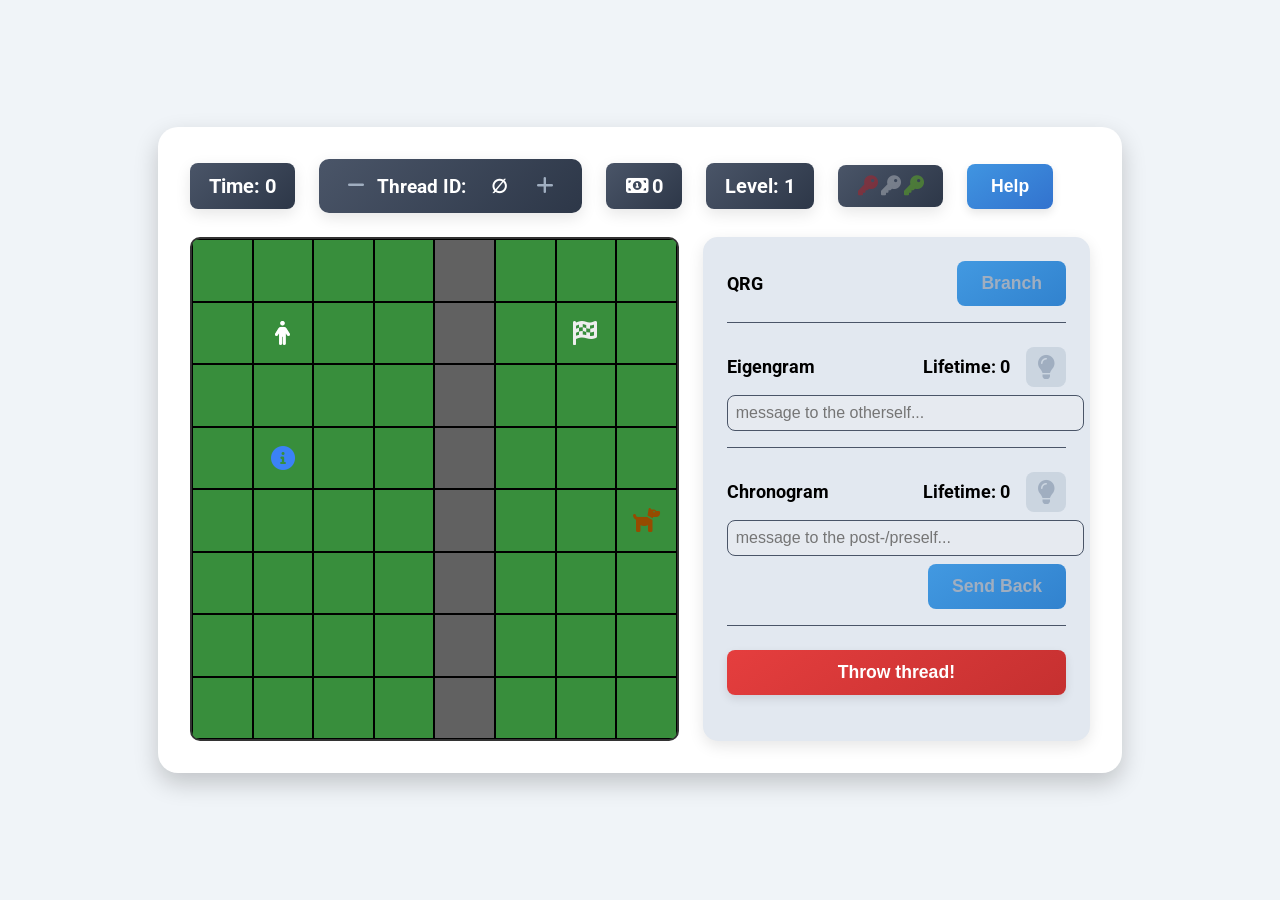
==== Budapest-2084.html @ 2c9f375f "Add functionality to pass key through time-tree + color features of some items" ====
<!DOCTYPE html>
<html lang="en">
<head>
    <meta charset="UTF-8">
    <meta name="viewport" content="width=device-width, initial-scale=1.0">
    <title>Budapest 2084</title>
    <!-- Use Font Awesome for icons -->
    <link rel="stylesheet" href="https://cdnjs.cloudflare.com/ajax/libs/font-awesome/6.0.0-beta3/css/all.min.css">
    <link rel="stylesheet" href="game.css">
</head>
<body>

<div id="game-wrapper">
    <div id="stats-container" class="stats-container">
        <div id="time-counter" class="stat-box">Time: 0</div>
        <div id="thread-id-display">
            <button id="prev-thread" disabled><i class="fas fa-minus"></i></button>
            <span>Thread ID:</span>
            <span id="current-thread">∅</span>
            <button id="next-thread" disabled><i class="fas fa-plus"></i></button>
        </div>
        <div id="money-counter" class="stat-box"><i class="fas fa-money-bill-alt"></i><span id="money-amount">0</span></div>
        <div id="level-counter" class="stat-box">Level: 1</div>
        <div class="stat-box"><i id="keyA" class="fas fa-key" style="color: red; opacity: 0.3;"></i><i id="keyB" class="fas fa-key" style="color: white; opacity: 0.3;"></i><i id="keyC" class="fas fa-key" style="color: lawngreen; opacity: 0.3;"></i></div>
        <button id="help">Help</button>
    </div>
    
    <div id="main-content-area">
        <div id="game-board"></div>
        <div class="device-panel">
            <div class="device-section">
                <div class="device-header with-btn">
                    <span id="qrg-label">QRG</span>
                    <button id="random-generator-btn" disabled>Branch</button>
                </div>
            </div>
            
            <div class="device-section">
                <div class="device-header">
                    <span id="eigengram-label">Eigengram</span>
                    <div class="device-controls">
                        <span>Lifetime: <span id="eigengram-lifetime">0</span></span>
                        <button id="eigengram-on-btn" class="device-icon-btn" disabled>
                            <i id="eigengram-icon" class="fas fa-lightbulb"></i>
                        </button>
                    </div>
                </div>
                <input id="eigengram-message-panel" class="text-input" placeholder="message to the otherself..." disabled />
            </div>
            
            <div class="device-section">
                <div class="device-header">
                    <span id="chronogram-label">Chronogram</span>
                    <div class="device-controls">
                        <span>Lifetime: <span id="chronogram-lifetime">0</span></span>
                        <button id="chronogram-on-btn" class="device-icon-btn" disabled>
                            <i id="chronogram-icon" class="fas fa-lightbulb"></i>
                        </button>
                    </div>
                </div>
                <input id="chronogram-message-panel" class="text-input" placeholder="message to the post-/preself..." disabled />
                <div id="chronogram-button-group">
                    <button id="send-back-btn" disabled>Send Back</button>
                </div>
            </div>
            
            <div class="device-section">
                 <button id="throw-thread-btn">Throw thread!</button>
            </div>
        </div>
    </div>
    <div id="game-over-message">GAME OVER</div>
    <div id="game-win-message">YOU WIN!</div>
    <div id="defuse-modal">
        <h3>Which wire to cut?</h3>
        <div>
            <button id="cut-black-wire" style="background-color: #333;">Black (B)</button>
            <button id="cut-green-wire" style="background-color: var(--accent-color);">Green (G)</button>
        </div>
    </div>
    <div id="deal-modal">
        <h3>What to invest?</h3>
        <p style="text-align: right;">QRG:
        <button id="get-r" style="background-color: var(--accent-color);">Buy (1)</button>
        <button id="sell-r" style="background-color: var(--accent-color);">Sell (1)</button></p>
        <p style="text-align: right;">Eigengram:
        <button id="get-e" style="background-color: var(--accent-color);">Buy (5)</button>
        <button id="sell-e" style="background-color: var(--accent-color);">Sell (3)</button>
        </p>
        <p style="text-align: right;">Chronogram:
        <button id="get-t" style="background-color: var(--accent-color);">Buy (10)</button>
        <button id="sell-t" style="background-color: var(--accent-color);">Sell (7)</button>
        </p>
        <div style="text-align: left;">
            <button id="get-out">Quit (Q)</button>
        </div>
    </div>
    <div id="info-modal">
        <h3 id="info-modal-title">Information</h3>
        <p id="info-modal-text"></p>
        <button id="info-modal-ok">OK</button>
    </div>
    <div id="pc-modal">
        <h3 id="pc-modal-title">Computer Station</h3>
        <p id="pc-modal-text"></p>
        <button id="pc-modal-a">Open</button><button id="pc-modal-b">Close</button>
    </div>
    <div id="help-modal" style="width: 70%; font-size: .8em; text-align: justify;">
        <div id="help-choose-modal" style="text-align: center;">
            <h3>Choose</h3>
            <button id="h-w" style="background-color: var(--accent-color);">World (W)</button>
            <button id="h-s" style="background-color: var(--accent-color);">Story (S)</button></br>
            <button id="h-i" style="background-color: var(--accent-color);">Items (I)</button>
            <button id="h-p" style="background-color: var(--accent-color);">People (P)</button>
            <button id="h-o" style="background-color: var(--accent-color);">Objects (O)</button></br>
            <button id="h-r" style="background-color: var(--accent-color);">QRG (R)</button>
            <button id="h-e" style="background-color: var(--accent-color);">Eigengram (E)</button>
            <button id="h-t" style="background-color: var(--accent-color);">Chronogram (T)</button></br>
        </div>
        <div>
        <div id="help-items-modal">
            <div style="text-align: center;">
            <h3>Choose an item</h3>
            <button id="h-b-i-1" style="background-color: #333; color: black;"><i class="fas fa-money-bill-wave"></i></button>
            <button id="h-b-i-2" style="background-color: #333; color: black;"><i class="fas fa-flag-checkered"></i></button>
            <button id="h-b-i-3" style="background-color: #333; color: black;"><i class="fas fa-info-circle"></i></button>
            <button id="h-b-i-4" style="background-color: black; color: black;"><i class="fas fa-cube"></i></button>
            </br>
            <button id="h-b-i-5" style="background-color: gray; color: black;"><i class="fas fa-atom"></i></button>
            <button id="h-b-i-6" style="background-color: darkgray; color: black;"><i class="fas fa-hourglass-half"></i></button>
            <button id="h-b-i-7" style="background-color: #333; color: black;"><i class="fas fa-car"></i></button>
            <button id="h-b-i-8" style="background-color: #333; color: black;"><i class="fas fa-key"></i></button>
            </div>
            </br>
            <p id="h-i-1"><u>Money</u>: it is an item that means a single unit of money. If you collect enough amount of money, you can buy things from a dealer or even sell.</p>
            <p id="h-i-2"><u>Flag</u>: your goal is to get to the flag on each level. Good luck!</p>
            <p id="h-i-3"><u>Info point</u>: if you play for first, feel free to get to these points to get useful information.</p>
            <p id="h-i-4"><u>QRG</u>: it stands for Quantum-Random Generator. This is a device with which you can split the time-tree. For more information, read the related article in main menu.</p>
            <p id="h-i-5"><u>Eigengram</u>: with this device you can communicate with your otherselves in different time-threads. It can be useful when you have a hardware-key which opens gates. For more information, read the related article in main menu.</p>
            <p id="h-i-6"><u>Chronogram</u>: with this device you can communicate with your pre-self from the past. It creates an extra thread in which, yes, you can avoid mistakes. For more information, read the related article in main menu.</p>
            <p id="h-i-7"><u>Car</u>: nothing special. Just a car. Get in, and go.</p>
            <p id="h-i-8"><u>Key</u>: which is a hardware key to be exact. When you use it at a proper station, it can open/close gates or nuke the city. The keys can be copied via the time-tree, that is, you can pass it to your otherselves.</p>
        </div>
        <div id="help-world-modal">
            <h3>Explaining the world</h3>
            <p>Our classic, physical world is said to be continuum in space and time. This world is played in 2<sup>continuum</sup> which means that you can create time-threads and you can play in these parallel worlds. The main goal of this game to present how a world like this could work.</br>
            Your other version in the alternate time-threads is called <u>otherself</u>. To create new threads, you need a non-deterministic random source, for example QRGs. You can distinguish the threads by IDs as well that can be seen on the status bar. With a device, called eigengram, you can communicate with your otherselves and also send keys to them. With a device, called chronogram, you can communicate with your pre-self, that is, your version from the past.</br>
            Although even this world has rules: no time-loops, no teleportation, only messages/keys can travel multiversal, objects or people cannot. After you died in a thread, just throw that thread away, and focus on the others you can continue. In some cases, you cannot avoid to sacrifice one of your otherselves' life to continue your way.</p>
        </div>
        <div id="help-story-modal">
            <h3>Story</h3>
            <p>We live in the post-war city, Budapest in 2084. We are just after the World War IV which was declared and escalated only in a few threads like ours. You're a Hungarian citizen of the city who tries to escape from this chaos. The technology does not serve the people but a regime who controls everything. If the secret police catch you in a single thread, they will catch in every threads. Gather devices that could help you to survive. Good luck!</p>
        </div>
        <div id="help-qrg-modal">
            <h3>Explaining the QRGs</h3>
            <p>The device QRG, that is, Quantum-Random Generator, is a non-deterministic randombit source. With its usage you can create time-threads. To be exact, in the 2<sup>continuum</sup> time-tree the time branches continuously, you just cannot notice it until you don't have these randombits that defines in which time-thread you just are.</br>
            You also can switch between the threads (click on the proper buttons in the status bar). And you also can throw a thread away. In different branches, you can behave differently.</p>
        </div>
        <div id="help-eigengram-modal">
            <h3>Explaining the Eigengrams</h3>
            <p>It's possible that our real, physical world is 2<sup>continuum</sup>, too. We just cannot communicate between the threads. In this game you can. The device is called eigengram which branches the time and keeps a channel between them to use to send messages or a hardware key. It can be useful when one of your otherselves can get into a place for a key but cannot get out. Then the keys can be sent via eigengram to an otherself who could continue the game.</br>
            Watch out! The secret police can use eigengrams, too. If they locate you once, they located you in all the threads.</p>
        </div>
        <div id="help-chronogram-modal">
            <h3>Explaining the Chronograms</h3>
            <p>The eigengram grants you not only multiversal communication but superluminal communication as well. If it can be combined with just a tiny time dilation, you could experience early phases in the messages. A device, that circulates a future message in an inside loop, can accumulate the early phases. It realizes the so-called chronogram. With this device you can branch a thread in the past and also send messages and keys.</br>
            Don't forget! You can communicate with your pre-self/post-self only until the channel is hold. So from the point you activated the device and to the point you sent the message. It is a great resource but has limitation in time. And it is important that it will not undo the steps you made in the past. It just branches the time in the time-tree to give you new chances in parallel.</p>
        </div>
        <div id="help-people-modal">
            <div style="text-align: center;">
            <h3>People and animals</h3>
            <button id="h-b-p-1" style="background-color: #333; color: blue;"><i class="fas fa-person"></i></button>
            <button id="h-b-p-2" style="background-color: #333; color: black;"><i class="fas fa-person"></i></button>
            <button id="h-b-p-3" style="background-color: #333; color: gold;"><i class="fas fa-person"></i></button>
            <button id="h-b-p-4" style="background-color: #333; color: lightgray;"><i class="fas fa-person"></i></button>
            <button id="h-b-p-5" style="background-color: #333; color: lightgray;"><i class="fas fa-person" style="transform: rotate(90deg);"></i></button>
            </br>
            <button id="h-b-p-6" style="background-color: #333;"><i class="fas fa-person"></i></button>
            <button id="h-b-p-7" style="background-color: #333; color: white; opacity: 0.6;"><i class="fas fa-person"></i></button>
            <button id="h-b-p-8" style="background-color: #333; color: white; opacity: 0.3;"><i class="fas fa-person"></i></button>
            <button id="h-b-p-9" style="background-color: #333; color: brown;"><i class="fas fa-dog"></i></button>
            <button id="h-b-p-10" style="background-color: #333; color: brown;"><i class="fas fa-dog" style="transform: rotate(90deg);"></i></button>
            </div>
            </br>
            <p id="h-p-1"><u>Police officer</u> is a person with whom a meet means the halve of your money and taken quantum devices if had any.</p>
            <p id="h-p-2"><u>Secret police officer</u> is a person who kills you when you behave suspicious.</p>
            <p id="h-p-3"><u>Dealer</u> is a person who sells you quantum devices, or you can sell them as well. When you meet with them, press "P" for the deal ;)</p>
            <p id="h-p-4"><u>Strangers</u> are the simple people of the street.</p>
            <p id="h-p-5"><u>Dead strangers</u> are former strangers who died.</p>
            <p id="h-p-6">This is you in the game, <u>yourself</u>.</p>
            <p id="h-p-7">Your <u>pre-self</u> is just a shadow of your past. It is just a feature that helps you to orient in the space.</p>
            <p id="h-p-8">Your <u>otherself</u> is the other version of your character. You, as a player, can see them in one layer. In real life you could not see them.</p>
            <p id="h-p-9">A <u>dog</u> is an animal. Its behavior is similar to the strangers. Don't worry, it won't bite you. :)</p>
            <p id="h-p-10"><u>Laying dog</u> on the floor... no comment.</p>
        </div>
        <div id="help-objects-modal">
            <div style="text-align: center;">
            <h3>Choose an object</h3>
            <button id="h-b-o-1" style="background-color: #333; color: black;"><i class="fas fa-bomb"></i></button>
            <button id="h-b-o-2" style="background-color: #333; color: blue;"><i class="fas fa-car"></i></button>
            <button id="h-b-o-3" style="background-color: #333; color: yellow;"><i class="fas fa-bus"></i></button>
            <button id="h-b-o-4" style="background-color: #333; color: white;"><i class="fas fa-key"></i></button>
            <button id="h-b-o-5" style="background-color: #333; color: darkgray;"><i class="fas fa-door-closed"></i></button>
            <button id="h-b-o-6" style="background-color: #333; color: black;"><i class="fas fa-desktop"></i></button>
            <!-- Continue -->
            </div>
            </br>
            <p id="h-o-1">The <u>bomb</u> is an object the explodes and destroy everything within 3 moves and 3 steps. It means you can just run away after discovering it. If you decide to try to defuse it, then stay at the bomb and press "D". After that you can choose to cut a wire of two. Choose wisely!</p>
            <p id="h-o-2">The <u>car</u> is a vehicle that moves. Watch out before stepping on the road, it can hit you.</p>
            <p id="h-o-3">The <u>bus</u> is similar to the cars but with different determinism.</p>
            <p id="h-o-4">The <u>key</u>s are hardware keys, so you cannot open doors directly. Get to a station which opens/closes doors with the key or does other things.</p>
            <p id="h-o-5">It's 2084. We have no traditional keys. To open or close a <u>door</u> you have to use a hardware key on a proper station.</p>
            <p id="h-o-6">At the <u>station</u>s you can control things if you have the proper keys, like opening/closing doors, initiating the self-destruction of the city, or ordering ice-cream.</p>
        </div>
        <!--<button id="h-b-main" style="background-color: #333;">Back</button>-->
        <div style="text-align: right;"><button id="h-b-main" style="background-color: #333;">Back</button></div>
        </div>
    </div>
</div>

<script src="levels.js"></script>
<script src="progressTurn.js"></script>
<script src="init.js"></script>
<script src="drawGrid.js"></script>
<script src="drawEntities.js"></script>
<script>
    document.addEventListener('DOMContentLoaded', () => {
        const gameWrapper = document.getElementById('game-wrapper');
        const board = document.getElementById('game-board');
        const gameOverMessage = document.getElementById('game-over-message');
        const gameWinMessage = document.getElementById('game-win-message');
        const timeCounterDisplay = document.getElementById('time-counter');
        const levelCounterDisplay = document.getElementById('level-counter');
        const moneyAmountDisplay = document.getElementById('money-amount');
        const keyADisplay = document.getElementById('keyA');
        const keyBDisplay = document.getElementById('keyB');
        const keyCDisplay = document.getElementById('keyC');
        const currentThreadDisplay = document.getElementById('current-thread');
        
        const prevThreadBtn = document.getElementById('prev-thread');
        const nextThreadBtn = document.getElementById('next-thread');
        const throwThreadBtn = document.getElementById('throw-thread-btn');
        const randomGeneratorBtn = document.getElementById('random-generator-btn');

        const qrgLabel = document.getElementById('qrg-label');
        const eigengramLabel = document.getElementById('eigengram-label');
        const chronogramLabel = document.getElementById('chronogram-label');

        const eigengramOnBtn = document.getElementById('eigengram-on-btn');
        const eigengramIcon = document.getElementById('eigengram-icon');
        const eigengramLifetimeDisplay = document.getElementById('eigengram-lifetime');
        const eigengramMessagePanel = document.getElementById('eigengram-message-panel');

        const chronogramOnBtn = document.getElementById('chronogram-on-btn');
        const chronogramIcon = document.getElementById('chronogram-icon');
        const chronogramLifetimeDisplay = document.getElementById('chronogram-lifetime');
        const chronogramMessagePanel = document.getElementById('chronogram-message-panel');
        const sendBackBtn = document.getElementById('send-back-btn');

        const defuseModal = document.getElementById('defuse-modal');
        const cutBlackWireBtn = document.getElementById('cut-black-wire');
        const cutGreenWireBtn = document.getElementById('cut-green-wire');
        const dealModal = document.getElementById('deal-modal');
        const getRBtn = document.getElementById('get-r');
        const getEBtn = document.getElementById('get-e');
        const getTBtn = document.getElementById('get-t');
        const sellRBtn = document.getElementById('sell-r');
        const sellEBtn = document.getElementById('sell-e');
        const sellTBtn = document.getElementById('sell-t');
        const getOutBtn = document.getElementById('get-out');

        const infoModal = document.getElementById('info-modal');
        const infoModalText = document.getElementById('info-modal-text');
        const infoModalOkBtn = document.getElementById('info-modal-ok');
        
        const pcModal = document.getElementById('pc-modal');
        const pcModalText = document.getElementById('pc-modal-text');
        const pcModalABtn = document.getElementById('pc-modal-a');
        const pcModalBBtn = document.getElementById('pc-modal-b');
        
        const helpModal = document.getElementById('help-modal');
        const helpBtn = document.getElementById('help');
        const helpChooseModal = document.getElementById('help-choose-modal');
        const helpItemsModal = document.getElementById('help-items-modal');
        const helpWorldModal = document.getElementById('help-world-modal');
        const helpStoryModal = document.getElementById('help-story-modal');
        const helpQRGModal = document.getElementById('help-qrg-modal');
        const helpEigengramModal = document.getElementById('help-eigengram-modal');
        const helpChronogramModal = document.getElementById('help-chronogram-modal');
        const helpPeopleModal = document.getElementById('help-people-modal');
        const helpObjectsModal = document.getElementById('help-objects-modal');
        const helpModalIBtn = document.getElementById('h-i');
        const helpModalWBtn = document.getElementById('h-w');
        const helpModalSBtn = document.getElementById('h-s');
        const helpModalRBtn = document.getElementById('h-r');
        const helpModalEBtn = document.getElementById('h-e');
        const helpModalTBtn = document.getElementById('h-t');
        const helpModalPBtn = document.getElementById('h-p');
        const helpModalOBtn = document.getElementById('h-o');
        const helpModalI1Btn = document.getElementById('h-b-i-1');
        const helpModalI2Btn = document.getElementById('h-b-i-2');
        const helpModalI3Btn = document.getElementById('h-b-i-3');
        const helpModalP1Btn = document.getElementById('h-b-p-1');
        const helpModalP2Btn = document.getElementById('h-b-p-2');
        const helpModalP3Btn = document.getElementById('h-b-p-3');
        const helpModalO1Btn = document.getElementById('h-b-o-1');
        const helpModalO2Btn = document.getElementById('h-b-o-2');
        const helpModalO3Btn = document.getElementById('h-b-o-3');
        const helpModalO4Btn = document.getElementById('h-b-o-4');
        const helpModalO5Btn = document.getElementById('h-b-o-5');
        const helpModalO6Btn = document.getElementById('h-b-o-6');
        const helpModalBackBtn = document.getElementById('h-b-main');
        

        const GRID_SIZE = 8;
        const CELL_TYPES = {
            road: 'road',
            grass: 'grass',
            wall: 'wall',
            fence: 'fence',
            flag: 'flag',
            trapBuilding: 'trapBuilding',
            tower: 'broadcast-tower', 
            uni: 'university',
            doorA: 'door-a-closed',
            doorB: 'door-b-closed',
            doorC: 'door-c-closed',
            doorAOpen: 'door-a-open',
            doorBOpen: 'door-b-open',
            doorCOpen: 'door-c-open',
            gate: 'torii-gate',
            city: 'city',
            panel: 'solar-panel',
            warehouse: 'warehouse',
            gas: 'gas-pump',
            desktop: 'desktop',
            tree: 'tree',
            plant: 'seedling',
            death: 'skull-crossbones',
            eye: 'eye',
            bio: 'biohazard',
            radios: 'radiation',
            tester: 'tester',
            danger: 'exclamation-triangle'
        };

        const DEATH_TIMER = 3;
        const BOMB_TIMER = 3;
        
        let STARTING_LIFETIME = 5;
        let currentLevel = 0;
        let threadIds = [];
        let currentThreadIndex = 0;
        let threadHistory = {};
        let eigengramMessages = {};
        let chronogramMessages = {};
        let eigengramSourceThreadId = null;
        let isGameOver = false;
        let playerDesiredMove = null;
        let activeBombToDefuse = null;

        //levels (imported)

        const deepClone = (obj) => JSON.parse(JSON.stringify(obj));


        // --- FUNCTION ORDER FIX: Define handlers before they are called ---

        function handleRestart(e) {
            if(e.key === 'r' || e.key === 'R') initGame();
        }

        function handleKeyDown(e) {
            if (isGameOver) {
                handleRestart(e);
                return;
            }
            if (threadHistory[threadIds[currentThreadIndex]].history.slice(-1)[0].playerStatus === 'dead') {
                progressTurn();
                return;
            }

            const keyMap = {
                'ArrowUp': {x:0, y:-1}, 'ArrowDown': {x:0, y:1},
                'ArrowLeft': {x:-1, y:0}, 'ArrowRight': {x:1, y:0}
            };

            if (keyMap[e.key]) {
                e.preventDefault();
                playerDesiredMove = keyMap[e.key];
                progressTurn();
            } else {
                const currentState = threadHistory[threadIds[currentThreadIndex]].history.slice(-1)[0];
                const playerPos = currentState.playerPos;
                switch (e.key.toLowerCase()) {
                    case 'd':
                        e.preventDefault();
                        const bombOnCell = currentState.bombs.find(b => b.x === playerPos.x && b.y === playerPos.y);
                        if (bombOnCell) {
                            showDefuseModal(bombOnCell);
                        } else {
                            handleCarInteraction();
                        }
                        break;
                    case 'p':
                        e.preventDefault();
                        const dealerOnCell = currentState.strangers_gold.find(b => b.x === playerPos.x && b.y === playerPos.y);
                        if (dealerOnCell) {
                            showDealModal(currentState.inventory.money);
                        }
                        break;
                    case 'o':
                        e.preventDefault();
                        currentState.desktopLayout.forEach(pc => {
                        if (pc.x === playerPos.x && pc.y === playerPos.y){
                            showPCModal(pc.text,pc.n, currentState.inventory.keyA, currentState.inventory.keyB, currentState.inventory.keyC);
                        }});
                        break;
                    case ' ': e.preventDefault(); progressTurn(); flashLightning(); break;
                    case 'r': e.preventDefault(); randomGeneratorBtn.click(); break;
                    case '5': e.preventDefault(); nextLevel(); break;
                    case 'e': e.preventDefault(); if (!eigengramOnBtn.disabled) eigengramOnBtn.click(); break;
                    case 'c': e.preventDefault();
                        const state = threadHistory[threadIds[currentThreadIndex]].history.slice(-1)[0];
                        if (state.chronogram.isOn && !sendBackBtn.disabled) sendBackBtn.click();
                        else if (!chronogramOnBtn.disabled) chronogramOnBtn.click();
                        break;
                }
            }
        }

        // --- EVENT HANDLERS & MODALS ---
        
        function handleCarInteraction() {
            if (isGameOver) return;
            const currentThreadId = threadIds[currentThreadIndex];
            const history = threadHistory[currentThreadId].history;
            const currentState = deepClone(history.slice(-1)[0]);
            
            if (currentState.isDriving) {
                const { x, y } = currentState.playerPos;
                const directions = [{x:currentState.lastMoveDirection.x, y:currentState.lastMoveDirection.y},{x:1,y:0},{x:-1,y:0},{x:0,y:1},{x:0,y:-1}];
                for (const dir of directions) {
                    const newX = x + dir.x, newY = y + dir.y;
                    if (!isObstacle(newX, newY, currentState.grid)) {
                        currentState.isDriving = false;
                        currentState.playerPos = {x: newX, y: newY};
                        break;
                    }
                }
            } else if (currentState.playerPos.x === currentState.playerCar.x && currentState.playerPos.y === currentState.playerCar.y) {
                currentState.isDriving = true;
            }

            history.push(currentState);
            drawGrid();
        }

        function showDefuseModal(bomb) {
            activeBombToDefuse = bomb;
            defuseModal.style.display = 'block';
            document.removeEventListener('keydown', handleKeyDown);
            document.addEventListener('keydown', handleDefuseKeyPress);
        }
        
        function hideDefuseModal() {
            activeBombToDefuse = null;
            defuseModal.style.display = 'none';
            document.removeEventListener('keydown', handleDefuseKeyPress);
            document.addEventListener('keydown', handleKeyDown);
        }
        
        function handleDefuseAttempt(chosenWire) {
            if (!activeBombToDefuse) return;

            const currentThreadId = threadIds[currentThreadIndex];
            const history = threadHistory[currentThreadId].history;
            const currentState = deepClone(history.slice(-1)[0]);
            const bomb = currentState.bombs.find(b => b.x === activeBombToDefuse.x && b.y === activeBombToDefuse.y);

            if (bomb) {
                if (bomb.correctWire === chosenWire) {
                    currentState.bombs = currentState.bombs.filter(b => b.x !== bomb.x || b.y !== bomb.y);
                } else {
                    triggerExplosion(bomb, currentState);
                }
            }

            history.push(currentState);
            hideDefuseModal();
            drawGrid();
        }

        function handleDefuseKeyPress(e) {
            const key = e.key.toLowerCase();
            if (key === 'b') {
                handleDefuseAttempt('b');
            } else if (key === 'g') {
                handleDefuseAttempt('g');
            }
        }
        
        function showDealModal(money) {
            dealModal.style.display = 'block';
            document.removeEventListener('keydown', handleKeyDown);
            document.addEventListener('keydown', handleDealKeyPress);
        }

        function hideDealModal() {
            dealModal.style.display = 'none';
            document.removeEventListener('keydown', handleDealKeyPress);
            document.addEventListener('keydown', handleKeyDown);
        }

        function handleDealAttempt(chosenOpt) {
            //if (!activeBombToDefuse) return;

            const currentThreadId = threadIds[currentThreadIndex];
            const history = threadHistory[currentThreadId].history;
            const currentState = deepClone(history.slice(-1)[0]);
            //const bomb = currentState.bombs.find(b => b.x === activeBombToDefuse.x && b.y === activeBombToDefuse.y);

            m=currentState.inventory.money;
            r=currentState.inventory.R;
            e=currentState.inventory.E;
            t=currentState.inventory.T;
            switch(chosenOpt) {
                case 'r':
                  if (m>0){
                    r+=1;
                    m-=1;
                  }
                  ;break;
                case 'e':
                  if (m>4){
                    e+=1;
                    m-=5;
                  }
                ;break;
                case 't':
                  if (m>9){
                    t+=1;
                    m-=10;
                  }
                  ;break;
                case 'f':
                  if (r){
                    r-=1;
                    m+=1;
                  }
                  ;break;
                case 'd':
                  if (e){
                    e-=1;
                    m+=3;
                  }
                  ;break;
                case 'g':
                  if (t){
                    t-=1;
                    m+=7;
                  }
                  ;break;
                case 'q':break;
            }
            currentState.inventory.money=m;
            currentState.inventory.R=r;
            currentState.inventory.E=e;
            currentState.inventory.T=t;

            history.push(currentState);
            hideDealModal();
            drawGrid();
        }

        function handleDealKeyPress(e) {
            const key = e.key.toLowerCase();
            if (key === 'r') {
                handleDealAttempt('r');
            } else if (key === 'e') {
                handleDealAttempt('e');
            } else if (key === 't') {
                handleDealAttempt('t');
            } else if (key === 'f') {
                handleDealAttempt('f');
            } else if (key === 'd') {
                handleDealAttempt('d');
            } else if (key === 'g') {
                handleDealAttempt('g');
            } else if (key === 'q') {
                handleDealAttempt('q');
            }
        }

        function showInfoModal(text) {
            infoModalText.textContent = text;
            infoModal.style.display = 'block';
            document.removeEventListener('keydown', handleKeyDown);
            document.addEventListener('keydown', hideInfoModalOnKeyPress);
        }

        function hideInfoModal() {
            infoModal.style.display = 'none';
            document.removeEventListener('keydown', hideInfoModalOnKeyPress);
            document.addEventListener('keydown', handleKeyDown);
        }

        function hideInfoModalOnKeyPress(e) {
            e.preventDefault();
            hideInfoModal();
        }

        function showPCModal(text,n=0,keyA=false,keyB=false,keyC=false) {
            pcModalVars = {'n': n, 'keyA': keyA, 'keyB': keyB, 'keyC': keyC };
            pcModalText.textContent = text;
            if (text) {
                pcModal.style.display = 'block';
            } else {
                hidePCModal(n,state={});
                //document.removeEventListener('keydown', handleKeyDown);
                //document.addEventListener('keydown', hidePCModalOnKeyPress);
            }
        }

        function hidePCModal(x=0,state={}) {
            const currentState = threadHistory[threadIds[currentThreadIndex]].history.slice(-1)[0];
            if (x) {
                if ((pcModalVars.n==1 && pcModalVars.keyA) || (pcModalVars.n==2 && pcModalVars.keyB) || (pcModalVars.n==3 && pcModalVars.keyC)) {
                    currentState.doorLayout.forEach(d => { 
                        if(Math.abs(d.n)==pcModalVars.n) {
                            /*switch(d.n){
                                case 1: currentState.doorA = true;break;
                                case 2: currentState.doorB = true;break;
                                case 3: currentState.doorC = true;break;
                            }*/
                            d.n *= -1;
                            switch(Math.abs(d.n)){
                                case 1: currentState.grid[d.y][d.x] = d.n>0 ? CELL_TYPES.doorA : CELL_TYPES.doorAOpen;break;
                                case 2: currentState.grid[d.y][d.x] = d.n>0 ? CELL_TYPES.doorB : CELL_TYPES.doorBOpen;break;
                                case 3: currentState.grid[d.y][d.x] = d.n>0 ? CELL_TYPES.doorC : CELL_TYPES.doorCOpen;break;
                            }
                        }
                    });
                } else {
                    if (pcModalVars.n==-1){
                        for(let i=0;i!=12;i++){
                            currentState.radios.push({x: Math.floor(Math.random()*8), y: Math.floor(Math.random()*8), timer: Math.floor(Math.random()*8)});
                        }
                    } else if (pcModalVars.n==-2){
                        for(let i=0;i!=4;i++){
                            currentState.bios.push({x: Math.floor(Math.random()*8), y: Math.floor(Math.random()*8), timer: Math.floor(Math.random()*8)});
                        }
                    }
                }
            }
            
            drawGrid();
            pcModal.style.display = 'none';
            document.removeEventListener('keydown', hidePCModalOnKeyPress);
            document.addEventListener('keydown', handleKeyDown);
        }

        function hidePCModalOnKeyPress(e) {
            e.preventDefault();
            hidePCModal(0);
        }

        function showHelpModal(n=0,m=0) {
            if (n==-1) {
                  if (helpChooseModal.style.display=='block') {
                        hideHelpModal();
                        return;
                  } else {
                        n = 0;
                  }
            }
            helpModal.style.display = 'block';
            document.getElementById('h-b-main').textContent= n==0 ? "Quit" : "Back";
            helpChooseModal.style.display = n==0 ? 'block' : 'none';
            helpItemsModal.style.display = n==1 ? 'block' : 'none';
            document.getElementById('h-i-1').style.display = (n==1 && m==1) ? 'block' : 'none';
            document.getElementById('h-i-2').style.display = (n==1 && m==2) ? 'block' : 'none';
            document.getElementById('h-i-3').style.display = (n==1 && m==3) ? 'block' : 'none';
            document.getElementById('h-i-4').style.display = (n==1 && m==4) ? 'block' : 'none';
            document.getElementById('h-i-5').style.display = (n==1 && m==5) ? 'block' : 'none';
            document.getElementById('h-i-6').style.display = (n==1 && m==6) ? 'block' : 'none';
            document.getElementById('h-i-7').style.display = (n==1 && m==7) ? 'block' : 'none';
            document.getElementById('h-i-8').style.display = (n==1 && m==8) ? 'block' : 'none';
            helpWorldModal.style.display = n==2 ? 'block' : 'none';
            helpStoryModal.style.display = n==3 ? 'block' : 'none';
            helpQRGModal.style.display = n==4 ? 'block' : 'none';
            helpEigengramModal.style.display = n==5 ? 'block' : 'none';
            helpChronogramModal.style.display = n==6 ? 'block' : 'none';
            helpPeopleModal.style.display = n==7 ? 'block' : 'none';
            document.getElementById('h-p-1').style.display = (n==7 && m==1) ? 'block' : 'none';
            document.getElementById('h-p-2').style.display = (n==7 && m==2) ? 'block' : 'none';
            document.getElementById('h-p-3').style.display = (n==7 && m==3) ? 'block' : 'none';
            document.getElementById('h-p-4').style.display = (n==7 && m==4) ? 'block' : 'none';
            document.getElementById('h-p-5').style.display = (n==7 && m==5) ? 'block' : 'none';
            document.getElementById('h-p-6').style.display = (n==7 && m==6) ? 'block' : 'none';
            document.getElementById('h-p-7').style.display = (n==7 && m==7) ? 'block' : 'none';
            document.getElementById('h-p-8').style.display = (n==7 && m==8) ? 'block' : 'none';
            document.getElementById('h-p-9').style.display = (n==7 && m==9) ? 'block' : 'none';
            document.getElementById('h-p-10').style.display = (n==7 && m==10) ? 'block' : 'none';
            helpObjectsModal.style.display = n==8 ? 'block' : 'none';
            document.getElementById('h-o-1').style.display = (n==8 && m==1) ? 'block' : 'none';
            document.getElementById('h-o-2').style.display = (n==8 && m==2) ? 'block' : 'none';
            document.getElementById('h-o-3').style.display = (n==8 && m==3) ? 'block' : 'none';
            document.getElementById('h-o-4').style.display = (n==8 && m==4) ? 'block' : 'none';
            document.getElementById('h-o-5').style.display = (n==8 && m==5) ? 'block' : 'none';
            document.getElementById('h-o-6').style.display = (n==8 && m==6) ? 'block' : 'none';
            document.removeEventListener('keydown', handleKeyDown);
            document.addEventListener('keydown', hideHelpModalOnKeyPress);
        }

        function hideHelpModal() {
            helpModal.style.display = 'none';
            helpChooseModal.style.display = 'none';
            helpItemsModal.style.display = 'none';
            helpWorldModal.style.display = 'none';
            helpStoryModal.style.display = 'none';
            helpQRGModal.style.display = 'none';
            helpEigengramModal.style.display = 'none';
            helpChronogramModal.style.display = 'none';
            helpPeopleModal.style.display = 'none';
            helpObjectsModal.style.display = 'none';
            document.removeEventListener('keydown', hideHelpModalOnKeyPress);
            document.addEventListener('keydown', handleKeyDown);
        }

        function hideHelpModalOnKeyPress(e) {
            e.preventDefault();
            hideHelpModal();
        }
        
        // --- GAME LOGIC ---

        function createLevelState(levelIndex) {
            const level = levels[levelIndex];
            if (!level) {
                return null;
            }

            let grid = Array(GRID_SIZE).fill(null).map(() => Array(GRID_SIZE).fill(CELL_TYPES.grass));
            
            if (level.roadLayout) level.roadLayout.forEach(road => {
                if (road.type === 'horizontal') {
                    for (let i = 0; i < GRID_SIZE; i++) grid[road.y][i] = CELL_TYPES.road;
                } else if (road.type === 'vertical') {
                    for (let i = 0; i < GRID_SIZE; i++) grid[i][road.x] = CELL_TYPES.road;
                }
            });

            if (level.wallLayout) level.wallLayout.forEach(wall => grid[wall.y][wall.x] = CELL_TYPES.wall);

            const trapBuildings = level.trapBuildingLayout.map(trap => ({...trap}));
            trapBuildings.forEach(trap => grid[trap.y][trap.x] = CELL_TYPES.trapBuilding);

            if (level.fenceLayout) level.fenceLayout.forEach(fence => grid[fence.y][fence.x] = CELL_TYPES.fence);
            if (level.doorLayout) level.doorLayout.forEach(d => {
              switch(Math.abs(d.n)){
                  case 1: grid[d.y][d.x] = d.n>0 ? CELL_TYPES.doorA : CELL_TYPES.doorAOpen;break;
                  case 2: grid[d.y][d.x] = d.n>0 ? CELL_TYPES.doorB : CELL_TYPES.doorBOpen;break;
                  case 3: grid[d.y][d.x] = d.n>0 ? CELL_TYPES.doorC : CELL_TYPES.doorCOpen;break;
              }});
            if (level.desktopLayout) level.desktopLayout.forEach(d => grid[d.y][d.x] = CELL_TYPES.desktop);
            if (level.testers) level.testers.forEach(d => grid[d.y][d.x] = CELL_TYPES.tester);
            //TODO
            grid[level.flagLocation.y][level.flagLocation.x] = CELL_TYPES.flag;


            return {
                grid: grid,
                playerPos: deepClone(level.playerPos),
                playerStatus: 'alive',
                playerBioT: (level.playerBioT) ? deepClone(level.playerBioT) : -1,
                playerRadioT: (level.playerRadioT) ? deepClone(level.playerRadioT) : -1,
                isDriving: false,
                lastMoveDirection: {x: 0, y: 0},
                cars: (level.initialCarLocations) ? deepClone(level.initialCarLocations) : [],
                buses: (level.initialBusLocations) ? deepClone(level.initialBusLocations) : [],
                playerCar: (level.playerCar) ? deepClone(level.playerCar) : { x: -1, y: -1, occupied: false },//?
                strangers: (level.initialStrangerLocations) ? deepClone(level.initialStrangerLocations) : [],
                strangers_blue: (level.initialStrangerBlueLocations) ? deepClone(level.initialStrangerBlueLocations) : [],
                strangers_black: (level.initialStrangerBlackLocations) ? deepClone(level.initialStrangerBlackLocations) : [],
                strangers_gold: (level.initialStrangerGoldLocations) ? deepClone(level.initialStrangerGoldLocations) : [],
                ducks: (level.initialDuckLocations) ? deepClone(level.initialDuckLocations) : [],
                deadStrangers: [],
                deadDucks: [],
                bombs: (level.bombs) ? deepClone(level.bombs) : [],
                radios: (level.radios) ? deepClone(level.radios) : [],
                bios: (level.bios) ? deepClone(level.bios) : [],
                testers: (level.testers) ? deepClone(level.testers) : [],
                explosions: [],
                destroyedTiles: [],
                wallLayout: (level.wallLayout) ? deepClone(level.wallLayout) : [],
                fenceLayout: (level.fenceLayout) ? deepClone(level.fenceLayout) : [],
                doorLayout: (level.doorLayout) ? deepClone(level.doorLayout) : [],
                desktopLayout: (level.desktopLayout) ? deepClone(level.desktopLayout) : [],
                trapBuildings: (level.trapBuildingLayout) ? deepClone(level.trapBuildingLayout) : [],//trapBuildings,
                inventory: { 'R': 0, 'E': 0, 'T': 0, 'money': 0, 'keyA': false, 'keyB': false, 'keyC': false, 'vac': 0, 'med': 0, 'jacket': 0 },
                devicesOnBoard: { 'R': deepClone(level.deviceLocations.R), 'E': deepClone(level.deviceLocations.E), 'T': deepClone(level.deviceLocations.T),
                    'money': deepClone(level.initialMoneyLocations),
                    'keyA': (level.initialKeyALocations) ? deepClone(level.initialKeyALocations) : [],
                    'keyB': (level.initialKeyBLocations) ? deepClone(level.initialKeyBLocations) : [],
                    'keyC': (level.initialKeyCLocations) ? deepClone(level.initialKeyCLocations) : [],
                    'vac': (level.initialVacLocations) ? deepClone(level.initialVacLocations) : [],
                    'med': (level.initialMedLocations) ? deepClone(level.initialMedLocations) : [],
                    'jacket': (level.initialJacketLocations) ? deepClone(level.initialJacketLocations) : []
                },
                deviceLocations: (level.deviceLocations) ? deepClone(level.deviceLocations) : { 'R': [ ], 'E': [ ], 'T': [ ], 'vac': [], 'med': [], 'jacket': [] },
                infoLocations: (level.infoLocations) ? deepClone(level.infoLocations) : [],
                flagLocation: deepClone(level.flagLocation),
                houseLocations: (level.houseLocations) ? deepClone(level.houseLocations) : [],
                eigengram: { isOn: false, lifetime: 0 },
                chronogram: { isOn: false, lifetime: 0, savedState: null },
                moveCount: 0
            };
        }
        
        const initGame = eval(initGameString);

        const drawGrid = eval(drawGridString);

        const drawEntities = eval(drawEntitiesString);

        function updateStatsDisplay(currentState) {
            timeCounterDisplay.textContent = `Time: ${currentState.moveCount}`;
            moneyAmountDisplay.textContent = `${currentState.inventory.money}`;
            keyADisplay.style.opacity = currentState.inventory.keyA ? '1' : '0.3';
            keyBDisplay.style.opacity = currentState.inventory.keyB ? '1' : '0.3';
            keyCDisplay.style.opacity = currentState.inventory.keyC ? '1' : '0.3';
            levelCounterDisplay.textContent = `Level: ${currentLevel + 1}`;
        }
        
        function updateThreadIdDisplay() {
            const currentThreadId = threadIds[currentThreadIndex];
            currentThreadDisplay.textContent = currentThreadId === '' ? '∅' : currentThreadId;
        }
        
        function getLivingThreads() {
            return threadIds.filter(id => id !== '' && threadHistory[id].status === 'alive');
        }

        function updateThreadNavButtons() {
            prevThreadBtn.disabled = getLivingThreads().length <= 1;
            nextThreadBtn.disabled = getLivingThreads().length <= 1;
        }

        function getEigengramMessageForDisplay() {
            let checkId = threadIds[currentThreadIndex];
            if (eigengramSourceThreadId === '') return eigengramMessages[''] || '';
            while (checkId) {
                if (eigengramMessages[checkId] !== undefined) return eigengramMessages[checkId];
                checkId = checkId.slice(0, -1);
            }
            return '';
        }

        function updateDevicePanel(currentState) {
            qrgLabel.textContent = `QRG${currentState.inventory.R > 0 ? ` x ${currentState.inventory.R}` : ''}`;
            randomGeneratorBtn.disabled = currentState.inventory.R === 0;

            eigengramLabel.textContent = `Eigengram${currentState.inventory.E > 0 ? ` x ${currentState.inventory.E}` : ''}`;
            eigengramLifetimeDisplay.textContent = currentState.eigengram.isOn ? currentState.eigengram.lifetime : (currentState.inventory.E > 0 ? STARTING_LIFETIME : 0);
            eigengramIcon.className = `fas ${currentState.eigengram.isOn ? 'fa-bolt' : 'fa-lightbulb'}`;
            eigengramOnBtn.classList.toggle('active', currentState.eigengram.isOn);
            eigengramOnBtn.disabled = currentState.inventory.E === 0 || currentState.eigengram.isOn || isGameOver;
            eigengramMessagePanel.disabled = !currentState.eigengram.isOn || isGameOver;
            eigengramMessagePanel.value = currentState.eigengram.isOn ? (eigengramMessages[threadIds[currentThreadIndex]] || '') : getEigengramMessageForDisplay();
            //alert(currentState.inventory.keyA);//TODO
            for(let i=0;i!=getLivingThreads().length;i++) {
                w = getLivingThreads()[i];
                if (threadHistory[w]["history"][threadHistory[w]["history"].length-1]["eigengram"]["isOn"]) {
                    currentState.inventory.keyA ||= threadHistory[w]["history"][threadHistory[w]["history"].length-1]["inventory"]["keyA"];
                    currentState.inventory.keyB ||= threadHistory[w]["history"][threadHistory[w]["history"].length-1]["inventory"]["keyB"];
                    currentState.inventory.keyC ||= threadHistory[w]["history"][threadHistory[w]["history"].length-1]["inventory"]["keyC"];
                    if (currentState.inventory.keyA && currentState.inventory.keyB && currentState.inventory.keyC) break;
                }
            }
            //getLivingThreads()
            //currentState.inventory.keyA ||= currentState.eigengram.isOn ? threadHistory[""].forEach(w => {alert(w.history.inventory.keyA);}) : false;
            // threadHistory[""]["history"][1]["inventory"]["keyA"]
            // threadHistory["1"]["history"][threadHistory["1"]["history"].length-1]["inventory"]["keyA"]
            //currentState.inventory.keyB ||= currentState.eigengram.isOn ? threadHistory.some(w => {return w.inventory.keyB;}) : false;
            //currentState.inventory.keyC ||= currentState.eigengram.isOn ? threadHistory.some(w => {return w.inventory.keyC;}) : false;
            
            

            chronogramLabel.textContent = `Chronogram${currentState.inventory.T > 0 ? ` x ${currentState.inventory.T}` : ''}`;
            chronogramLifetimeDisplay.textContent = currentState.chronogram.isOn ? currentState.chronogram.lifetime : (currentState.inventory.T > 0 ? STARTING_LIFETIME : 0);
            chronogramIcon.className = `fas ${currentState.chronogram.isOn ? 'fa-bolt' : 'fa-lightbulb'}`;
            chronogramOnBtn.classList.toggle('active', currentState.chronogram.isOn);
            chronogramOnBtn.disabled = currentState.inventory.T === 0 || currentState.chronogram.isOn || isGameOver;
            chronogramMessagePanel.disabled = !currentState.chronogram.isOn || isGameOver;
            sendBackBtn.disabled = isGameOver || !currentState.chronogram.isOn || currentState.chronogram.lifetime <= 0;
            chronogramMessagePanel.value = chronogramMessages[threadIds[currentThreadIndex]] || '';
            
            throwThreadBtn.disabled = false;
        }

        function flashLightning() {
            board.classList.add('lightning-flash');
            setTimeout(() => board.classList.remove('lightning-flash'), 200);
        }
        
        function gameOver() {
            isGameOver = true;
            gameOverMessage.style.display = 'block';
            gameWrapper.classList.add('game-over-backdrop');
            document.removeEventListener('keydown', handleKeyDown);
            document.addEventListener('keydown', handleRestart);
            updateDevicePanel({
                inventory: { R: 0, E: 0, T: 0, money: 0, keyA: false, keyB: false, keyC: false, vac: 0, med: 0, jacket: 0 },
                eigengram: { isOn: false, lifetime: 0 },
                chronogram: { isOn: false, lifetime: 0, savedState: null },
            });
            prevThreadBtn.disabled = true;
            nextThreadBtn.disabled = true;
            board.innerHTML = '';
        }

        function nextLevel() {
            currentLevel++;
            initGame();
        }
        
        function handleRestart(e) {
            if(e.key === 'r' || e.key === 'R') initGame();
        }
        
        function isObstacle(x, y, grid) {
            //currentState = threadHistory[threadIds[currentThreadIndex]].history.slice(-1)[0];
            if (x < 0 || x >= GRID_SIZE || y < 0 || y >= GRID_SIZE) return true;
            const cellType = grid[y][x];
            const currentState = threadHistory[threadIds[currentThreadIndex]].history.slice(-1)[0];
            let isSolid = cellType === CELL_TYPES.wall || cellType === CELL_TYPES.fence || cellType === CELL_TYPES.trapBuilding || cellType === CELL_TYPES.doorA || cellType === CELL_TYPES.doorB || cellType === CELL_TYPES.doorC;
            /*isSolid ||= currentState.doorLayout.some(d => {
                return d.x == x && d.y == y && d.n > 0;//((d.n == 1 && !currentState.doorA) || (d.n == 2 && !currentState.doorB) || (d.n == 3 && !currentState.doorC));
            });*/
            const isHouse = currentState.houseLocations.some(h => h.x === x && h.y === y);
            return isSolid || isHouse;
        }

        function checkPlayerCollisions(newState) {
            const { x, y } = newState.playerPos;
            if (newState.playerCar.occupied) return newState; 
            if (newState.cars.some(c => c.x === x && c.y === y) || newState.buses.some(b => b.x === x && b.y === y)) {
                newState.playerStatus = 'dead';
            }
            if (newState.strangers_blue.some(c => c.x === x && c.y === y && ! c.isDead)) {
                newState.inventory.money = Math.floor(newState.inventory.money/2);
                newState.inventory.R = 0;
                newState.inventory.E = 0;
                newState.inventory.T = 0;
            }
            if (newState.strangers_black.some(c => c.x === x && c.y === y && ! c.isDead)) {
                newState.playerStatus = 'dead';
            }
            return newState;
        }

        function checkStrangerCollisions(newState) {
            newState.strangers.forEach(s => {
                if (s.isDead) return;
                const hit = newState.cars.some(v => v.x === s.x && v.y === s.y) ||
                            newState.buses.some(v => v.x === s.x && v.y === s.y) ||
                            (newState.isDriving && s.x === newState.playerPos.x && s.y === newState.playerPos.y);
                if (hit) {
                    s.isDead = true;
                    s.deathTimer = DEATH_TIMER;
                    newState.deadStrangers.push({ ...s });
                }
                if (s.isInfected) {
                    for(let dx=-1;dx!=1;dx++){for(let dy=-1;dy!=1;dy++){
                            if (Math.random()<.2) continue;
                            newState.explosions.push({ x: Math.abs(s.x+dx)%8, y: Math.abs(s.y+dy)%8, typ: 'bio' });
                    }}
                    if (--s.isT==0) {
                        s.isDead = true;
                        s.deathTimer = DEATH_TIMER;
                        newState.deadStrangers.push({ ...s });
                    }
                }
            });
            
            newState.strangers_blue.forEach(s => {
                if (s.isDead) return;
                const hit = newState.cars.some(v => v.x === s.x && v.y === s.y) ||
                            newState.buses.some(v => v.x === s.x && v.y === s.y) ||
                            (newState.isDriving && s.x === newState.playerPos.x && s.y === newState.playerPos.y);
                if (hit) {
                    s.isDead = true;
                    s.deathTimer = DEATH_TIMER;
                    newState.deadStrangers.push({ ...s });
                }
            });
            
            newState.strangers_black.forEach(s => {
                if (s.isDead) return;
                const hit = newState.cars.some(v => v.x === s.x && v.y === s.y) ||
                            newState.buses.some(v => v.x === s.x && v.y === s.y) ||
                            (newState.isDriving && s.x === newState.playerPos.x && s.y === newState.playerPos.y);
                if (hit) {
                    s.isDead = true;
                    s.deathTimer = DEATH_TIMER;
                    newState.deadStrangers.push({ ...s });
                }
            });
            
            newState.strangers_gold.forEach(s => {
                if (s.isDead) return;
                const hit = newState.cars.some(v => v.x === s.x && v.y === s.y) ||
                            newState.buses.some(v => v.x === s.x && v.y === s.y) ||
                            (newState.isDriving && s.x === newState.playerPos.x && s.y === newState.playerPos.y);
                if (hit) {
                    s.isDead = true;
                    s.deathTimer = DEATH_TIMER;
                    newState.deadStrangers.push({ ...s });
                }
            });
            
            newState.ducks.forEach(d => {
                if (d.isDead) return;
                const hit = newState.cars.some(v => v.x === d.x && v.y === d.y) ||
                            newState.buses.some(v => v.x === d.x && v.y === d.y) ||
                            (newState.isDriving && d.x === newState.playerPos.x && d.y === newState.playerPos.y);
                if (hit) {
                    d.isDead = true;
                    d.deathTimer = DEATH_TIMER;
                    newState.deadDucks.push({ ...d });
                }
                if (d.isInfected) {
                    for(let dx=-1;dx!=1;dx++){for(let dy=-1;dy!=1;dy++){
                            if (Math.random()<.2) continue;
                            newState.explosions.push({ x: Math.abs(d.x+dx)%8, y: Math.abs(d.y+dy)%8, typ: 'bio' });
                    }}
                    if (--d.isT==0) {
                        d.isDead = true;
                        d.deathTimer = DEATH_TIMER;
                        newState.deadStrangers.push({ ...d });
                    }
                }
            });
            return newState;
        }

        function checkItemPickup(newState) {
            const { x, y } = newState.playerPos;
            /*if (newState.devicesOnBoard.R && x === newState.deviceLocations.R.x && y === newState.deviceLocations.R.y) {
                newState.inventory.R++;
                newState.devicesOnBoard.R = false;
            }
            if (newState.devicesOnBoard.E && x === newState.deviceLocations.E.x && y === newState.deviceLocations.E.y) {
                newState.inventory.E++;
                newState.devicesOnBoard.E = false;
            }
            if (newState.devicesOnBoard.T && x === newState.deviceLocations.T.x && y === newState.deviceLocations.T.y) {
                newState.inventory.T++;
                newState.devicesOnBoard.T = false;
            }*/
            if (x === newState.flagLocation.x && y === newState.flagLocation.y) {
                nextLevel();
                return newState;
            }
            const moneyIndex = newState.devicesOnBoard.money.findIndex(m => m.x === x && m.y === y);
            if (moneyIndex !== -1) {
                newState.inventory.money++;
                newState.devicesOnBoard.money.splice(moneyIndex, 1);
            }
            const keyAIndex = newState.devicesOnBoard.keyA.findIndex(k => k.x === x && k.y === y);
            if (keyAIndex !== -1) {
                newState.inventory.keyA=true;
                newState.devicesOnBoard.keyA.splice(keyAIndex, 1);
            }
            const keyBIndex = newState.devicesOnBoard.keyB.findIndex(k => k.x === x && k.y === y);
            if (keyBIndex !== -1) {
                newState.inventory.keyB=true;
                newState.devicesOnBoard.keyB.splice(keyBIndex, 1);
            }
            const keyCIndex = newState.devicesOnBoard.keyC.findIndex(k => k.x === x && k.y === y);
            if (keyCIndex !== -1) {
                newState.inventory.keyC=true;
                newState.devicesOnBoard.keyC.splice(keyCIndex, 1);
            }
            const RanIndex = newState.devicesOnBoard.R.findIndex(m => m.x === x && m.y === y);
            if (RanIndex !== -1) {
                newState.inventory.R++;
                newState.devicesOnBoard.R.splice(RanIndex, 1);
            }
            const EigIndex = newState.devicesOnBoard.E.findIndex(m => m.x === x && m.y === y);
            if (EigIndex !== -1) {
                newState.inventory.E++;
                newState.devicesOnBoard.E.splice(EigIndex, 1);
            }
            const ChronIndex = newState.devicesOnBoard.T.findIndex(m => m.x === x && m.y === y);
            if (ChronIndex !== -1) {
                newState.inventory.T++;
                newState.devicesOnBoard.T.splice(ChronIndex, 1);
            }
            newState.infoLocations.forEach(m => {
                if (m.x === x && m.y === y) {
                    showInfoModal(m.text);
                    newState.infoLocations.splice(newState.infoLocations.findIndex(w => w.x === x && w.y === y), 1);
                }
            });
            const vacIndex = newState.devicesOnBoard.vac.findIndex(m => m.x === x && m.y === y);
            if (vacIndex !== -1) {
                newState.devicesOnBoard.vac.forEach(m => {
                if (m.x === x && m.y === y) {
                    if (Math.random() < m.prEff) {
                        newState.inventory.vac=true;
                    }
                    if (Math.random() < m.prSide) {
                        if (newState.playerBioT<0) newState.playerBioT = 3; 
                    }
                    newState.devicesOnBoard.vac.splice(newState.devicesOnBoard.vac.findIndex(w => w.x === x && w.y === y), 1);
                }
            });
            }
            const medIndex = newState.devicesOnBoard.med.findIndex(m => m.x === x && m.y === y);
            if (medIndex !== -1) {
                newState.devicesOnBoard.med.forEach(m => {
                if (m.x === x && m.y === y) {
                    if (Math.random() < m.prEff) {
                        newState.playerBioT = -1; newState.playerRadioT = -1;
                    }
                    if (Math.random() < m.prSide) {
                        if (newState.playerBioT<0) newState.playerBioT = 3; 
                    }
                    newState.devicesOnBoard.med.splice(newState.devicesOnBoard.med.findIndex(w => w.x === x && w.y === y), 1);
                }
            });
            }
            const jacIndex = newState.devicesOnBoard.jacket.findIndex(m => m.x === x && m.y === y);
            if (jacIndex !== -1) {
                newState.devicesOnBoard.jacket.forEach(m => {
                if (m.x === x && m.y === y) {
                    newState.inventory.jacket = Math.random() < m.prEff;
                    newState.devicesOnBoard.jacket.splice(newState.devicesOnBoard.jacket.findIndex(w => w.x === x && w.y === y), 1);
                }
            });
            }
            return newState;
        }

        function triggerExplosion(bomb, state, R=2, pr=1,trTyp='bomb') {
            for (let ex = -R; ex <= R; ex++) {
                for (let ey = -R; ey <= R; ey++) {
                    if (Math.random() <= 1-pr) continue;
                    const blastX = bomb.x + ex;
                    const blastY = bomb.y + ey;
                    if (blastX >= 0 && blastX < GRID_SIZE && blastY >= 0 && blastY < GRID_SIZE) {
                        if (!state.explosions.some(exp => exp.x === blastX && exp.y === blastY)) {
                            state.explosions.push({ x: blastX, y: blastY, typ: trTyp });
                        }
                        if (state.playerPos.x === blastX && state.playerPos.y === blastY) {
                            if (trTyp=='bomb') state.playerStatus = 'dead';
                            if (trTyp=='bio' && state.playerBioT<0 && !state.inventory.vac) state.playerBioT = 9;
                            if (trTyp=='radio' && state.playerRadioT<0 && !state.inventory.jacket) state.playerRadioT = 7;
                        }
                        state.strangers.forEach(s => { if (!s.isDead && s.x === blastX && s.y === blastY) {
                            if (trTyp=='bomb') s.isDead = true;
                            if (trTyp=='bio') s.isInfected = true;
                            if (s.isT<0 && !s.isDead) s.isT = 4;
                        }});
                        state.strangers_blue.forEach(s => { if (!s.isDead && s.x === blastX && s.y === blastY) s.isDead = true; });
                        state.strangers_black.forEach(s => { if (!s.isDead && s.x === blastX && s.y === blastY) s.isDead = true; });
                        state.strangers_gold.forEach(s => { if (!s.isDead && s.x === blastX && s.y === blastY) {
                            if (trTyp=='bomb') s.isDead = true;
                            if (trTyp=='bio') s.isInfected = true;
                            if (s.isT<0 && !s.isDead) s.isT = 6;
                        }});
                        state.ducks.forEach(d => { if (!d.isDead && d.x === blastX && d.y === blastY) {
                            if (trTyp=='bomb') d.isDead = true;
                            if (trTyp=='bio') d.isInfected = true;
                            if (d.isT<0 && !d.isDead) d.isT = 8; d.p=0.7;
                        }});
                    }
                }
            }
            if (trTyp=='bomb'){
                state.bombs = state.bombs.filter(b => b.x !== bomb.x || b.y !== bomb.y);
            }
        }
         
        const progressTurn = eval(progressTurnString);

        function sortThreadIds(ids) {
            return ids.sort((a, b) => {
                if (a === '') return -1; if (b === '') return 1;
                if (a.length !== b.length) return a.length - b.length;
                return a.localeCompare(b);
            });
        }
        
        function switchThread(direction) {
            const livingThreads = getLivingThreads();
            if (livingThreads.length <= 1) return;
            const currentId = threadIds[currentThreadIndex];
            const currentIndexInLiving = livingThreads.indexOf(currentId);
            let newIndexInLiving = direction === 'next' ? (currentIndexInLiving + 1) % livingThreads.length : (currentIndexInLiving - 1 + livingThreads.length) % livingThreads.length;
            currentThreadIndex = threadIds.indexOf(livingThreads[newIndexInLiving]);
            document.documentElement.style.setProperty('--switch-color',(currentThreadIndex==threadIds.indexOf(livingThreads[0]) && threadIds.length>1) ? '#444444' : '#222222');
            document.documentElement.style.setProperty('--player-dx', '0px');
            document.documentElement.style.setProperty('--player-dy', '0px');
            flashLightning();
            updateThreadIdDisplay();
            drawGrid();
        }

        function showDefuseModal(bomb) {
            activeBombToDefuse = bomb;
            defuseModal.style.display = 'block';
            document.removeEventListener('keydown', handleKeyDown);
            document.addEventListener('keydown', handleDefuseKeyPress);
        }

        function hideDefuseModal() {
            activeBombToDefuse = null;
            defuseModal.style.display = 'none';
            document.removeEventListener('keydown', handleDefuseKeyPress);
            document.addEventListener('keydown', handleKeyDown);
        }

        function handleDefuseAttempt(chosenWire) {
            if (!activeBombToDefuse) return;

            const currentThreadId = threadIds[currentThreadIndex];
            const history = threadHistory[currentThreadId].history;
            const currentState = deepClone(history.slice(-1)[0]);
            const bomb = currentState.bombs.find(b => b.x === activeBombToDefuse.x && b.y === activeBombToDefuse.y);

            if (bomb) {
                if (bomb.correctWire === chosenWire) {
                    currentState.bombs = currentState.bombs.filter(b => b.x !== bomb.x || b.y !== bomb.y);
                } else {
                    triggerExplosion(bomb, currentState);
                }
            }

            history.push(currentState);
            hideDefuseModal();
            drawGrid();
        }

        function handleDefuseKeyPress(e) {
            const key = e.key.toLowerCase();
            if (key === 'b') {
                handleDefuseAttempt('b');
            } else if (key === 'g') {
                handleDefuseAttempt('g');
            }
        }
        
        function showDealModal(money) {
            dealModal.style.display = 'block';
            document.removeEventListener('keydown', handleKeyDown);
            document.addEventListener('keydown', handleDealKeyPress);
        }

        function hideDealModal() {
            dealModal.style.display = 'none';
            document.removeEventListener('keydown', handleDealKeyPress);
            document.addEventListener('keydown', handleKeyDown);
        }

        function handleDealAttempt(chosenOpt) {
            //if (!activeBombToDefuse) return;

            const currentThreadId = threadIds[currentThreadIndex];
            const history = threadHistory[currentThreadId].history;
            const currentState = deepClone(history.slice(-1)[0]);
            //const bomb = currentState.bombs.find(b => b.x === activeBombToDefuse.x && b.y === activeBombToDefuse.y);

            m=currentState.inventory.money;
            r=currentState.inventory.R;
            e=currentState.inventory.E;
            t=currentState.inventory.T;
            switch(chosenOpt) {
                case 'r':
                  if (m>0){
                    r+=1;
                    m-=1;
                  }
                  ;break;
                case 'e':
                  if (m>4){
                    e+=1;
                    m-=5;
                  }
                ;break;
                case 't':
                  if (m>9){
                    t+=1;
                    m-=10;
                  }
                  ;break;
                case 'f':
                  if (r){
                    r-=1;
                    m+=1;
                  }
                  ;break;
                case 'd':
                  if (e){
                    e-=1;
                    m+=3;
                  }
                  ;break;
                case 'g':
                  if (t){
                    t-=1;
                    m+=7;
                  }
                  ;break;
                case 'q':break;
            }
            currentState.inventory.money=m;
            currentState.inventory.R=r;
            currentState.inventory.E=e;
            currentState.inventory.T=t;

            history.push(currentState);
            hideDealModal();
            drawGrid();
        }

        function handleDealKeyPress(e) {
            const key = e.key.toLowerCase();
            if (key === 'r') {
                handleDealAttempt('r');
            } else if (key === 'e') {
                handleDealAttempt('e');
            } else if (key === 't') {
                handleDealAttempt('t');
            } else if (key === 'f') {
                handleDealAttempt('f');
            } else if (key === 'd') {
                handleDealAttempt('d');
            } else if (key === 'g') {
                handleDealAttempt('g');
            } else if (key === 'q') {
                handleDealAttempt('q');
            }
        }
        
        function handleKeyDown(e) {
            if (isGameOver) {
                handleRestart(e);
                return;
            }
            if (threadHistory[threadIds[currentThreadIndex]].history.slice(-1)[0].playerStatus === 'dead') {
                progressTurn();
                return;
            }

            const keyMap = {
                'ArrowUp': {x:0, y:-1}, 'ArrowDown': {x:0, y:1},
                'ArrowLeft': {x:-1, y:0}, 'ArrowRight': {x:1, y:0}
            };

            if (keyMap[e.key]) {
                e.preventDefault();
                playerDesiredMove = keyMap[e.key];
                var styl = window.getComputedStyle(document.body);
                const grid_dx = parseInt(styl.getPropertyValue('--grid-window-dim'),10)/styl.getPropertyValue('--grid-dnx');
                const grid_dy = parseInt(styl.getPropertyValue('--grid-window-dim'),10)/styl.getPropertyValue('--grid-dny');
                if (playerDesiredMove.x==-1){
                    document.documentElement.style.setProperty('--player-dx', grid_dx.toString()+'px');
                }else if (playerDesiredMove.x==1){
                    document.documentElement.style.setProperty('--player-dx', '-30px');
                }else{
                    document.documentElement.style.setProperty('--player-dx', '0px');
                }
                if (playerDesiredMove.y==-1){
                    document.documentElement.style.setProperty('--player-dy', '30px');
                }else if (playerDesiredMove.y==1){
                    document.documentElement.style.setProperty('--player-dy', '-30px');
                }else{
                    document.documentElement.style.setProperty('--player-dy', '0px');
                }
                progressTurn();
            } else {
                const currentState = threadHistory[threadIds[currentThreadIndex]].history.slice(-1)[0];
                const playerPos = currentState.playerPos;
                switch (e.key.toLowerCase()) {
                    case 'd':
                        e.preventDefault();
                        const bombOnCell = currentState.bombs.find(b => b.x === playerPos.x && b.y === playerPos.y);
                        const pcrOnCell = currentState.testers.find(b => b.x === playerPos.x && b.y === playerPos.y);
                        if (bombOnCell) {
                            showDefuseModal(bombOnCell);
                        } else if (pcrOnCell) {
                            if (currentState.playerBioT>0 && currentState.playerRadioT>0) {
                                showInfoModal("You're infected and got too much radiation as well.");
                            } else if (currentState.playerBioT<0 && currentState.playerRadioT>0) {
                                showInfoModal("You got too much radiation.");
                            } else if (currentState.playerBioT>0 && currentState.playerRadioT<0) {
                                showInfoModal("You're infected.");
                            } else {
                                showInfoModal("You're healthy!");
                            }
                        } else {
                            handleCarInteraction();
                        }
                        break;
                    case 'p':
                        e.preventDefault();
                        const dealerOnCell = currentState.strangers_gold.find(b => b.x === playerPos.x && b.y === playerPos.y);
                        if (dealerOnCell) {
                            showDealModal(currentState.inventory.money);
                        }
                        break;
                    case 'o':
                        e.preventDefault();
                        currentState.desktopLayout.forEach(pc => {
                        if (pc.x === playerPos.x && pc.y === playerPos.y){
                            showPCModal(pc.text, pc.n, currentState.inventory.keyA, currentState.inventory.keyB, currentState.inventory.keyC);
                        }});
                        break;
                    case ' ': e.preventDefault(); progressTurn(); flashLightning(); break;
                    case 'r': e.preventDefault(); randomGeneratorBtn.click(); break;
                    case '5': e.preventDefault(); nextLevel(); break;
                    case 'e': e.preventDefault(); if (!eigengramOnBtn.disabled) eigengramOnBtn.click(); break;
                    case 'c': e.preventDefault();
                        const state = threadHistory[threadIds[currentThreadIndex]].history.slice(-1)[0];
                        if (state.chronogram.isOn && !sendBackBtn.disabled) sendBackBtn.click();
                        else if (!chronogramOnBtn.disabled) chronogramOnBtn.click();
                        break;
                }
            }
        }

        function handleCarInteraction() {
            if (isGameOver) return;
            const currentThreadId = threadIds[currentThreadIndex];
            const history = threadHistory[currentThreadId].history;
            const currentState = deepClone(history.slice(-1)[0]);
            
            if (currentState.isDriving) {
                const { x, y } = currentState.playerPos;
                const directions = [{x:currentState.lastMoveDirection.x, y:currentState.lastMoveDirection.y},{x:1,y:0},{x:-1,y:0},{x:0,y:1},{x:0,y:-1}];
                for (const dir of directions) {
                    const newX = x + dir.x, newY = y + dir.y;
                    if (!isObstacle(newX, newY, currentState.grid)) {
                        currentState.isDriving = false;
                        currentState.playerPos = {x: newX, y: newY};
                        break;
                    }
                }
            } else if (currentState.playerPos.x === currentState.playerCar.x && currentState.playerPos.y === currentState.playerCar.y) {
                currentState.isDriving = true;
            }

            history.push(currentState);
            drawGrid();
        }

        document.addEventListener('keydown', handleKeyDown);
        prevThreadBtn.addEventListener('click', () => switchThread('prev'));
        nextThreadBtn.addEventListener('click', () => switchThread('next'));
        
        throwThreadBtn.addEventListener('click', () => {
            const currentThreadId = threadIds[currentThreadIndex];
            if (!threadHistory[currentThreadId] || threadHistory[currentThreadId].status === 'dead') {
                const living = getLivingThreads();
                if (living.length > 0) {
                    currentThreadIndex = threadIds.indexOf(living[0]);
                    updateThreadIdDisplay();
                    drawGrid();
                } else gameOver();
                return;
            }

            threadHistory[currentThreadId].status = 'dead';
            const living = getLivingThreads();
            if (living.length > 0) {
                currentThreadIndex = threadIds.indexOf(living[0]);
                updateThreadIdDisplay();
                drawGrid();
            } else gameOver();
        });

        randomGeneratorBtn.addEventListener('click', () => {
            if (isGameOver) return;
            const currentThreadId = threadIds[currentThreadIndex];
            const currentState = threadHistory[currentThreadId].history.slice(-1)[0];
            if (currentState.inventory.R > 0) {
                const newId0 = currentThreadId + '0', newId1 = currentThreadId + '1';
                const parentState = deepClone(currentState);
                parentState.inventory.R--;
                threadHistory[newId0] = {status: 'alive', history: [deepClone(parentState)]};
                threadHistory[newId1] = {status: 'alive', history: [deepClone(parentState)]};
                eigengramMessages[newId0] = getEigengramMessageForDisplay() || '';
                eigengramMessages[newId1] = getEigengramMessageForDisplay() || '';
                chronogramMessages[newId0] = chronogramMessages[currentThreadId] || '';
                chronogramMessages[newId1] = chronogramMessages[currentThreadId] || '';
                
                const newThreadIds = threadIds.filter(id => id !== currentThreadId);
                newThreadIds.push(newId0, newId1);
                threadIds = sortThreadIds(newThreadIds);
                currentThreadIndex = threadIds.indexOf(newId0);
                
                updateThreadIdDisplay();
                drawGrid();
            }
        });
        
        eigengramOnBtn.addEventListener('click', () => {
            if (isGameOver) return;
            const currentThreadId = threadIds[currentThreadIndex];
            const history = threadHistory[currentThreadId].history;
            const currentState = deepClone(history.slice(-1)[0]);
            if (currentState.inventory.E > 0 && !currentState.eigengram.isOn) {
                currentState.inventory.E--;
                currentState.eigengram.isOn = true;
                currentState.eigengram.lifetime = STARTING_LIFETIME;
                history.push(currentState);
                eigengramSourceThreadId = currentThreadId;
                drawGrid();
            }
        });

        eigengramMessagePanel.addEventListener('input', (e) => {
            if (isGameOver) return;
            const message = e.target.value;
            const currentThreadId = threadIds[currentThreadIndex];
            if (threadHistory[currentThreadId].history.slice(-1)[0].eigengram.isOn) {
                if (eigengramSourceThreadId === '') {
                    threadIds.forEach(id => eigengramMessages[id] = message);
                } else {
                    eigengramMessages[currentThreadId] = message;
                }
                drawGrid();
            }
        });

        chronogramOnBtn.addEventListener('click', () => {
            if (isGameOver) return;
            const currentThreadId = threadIds[currentThreadIndex];
            const history = threadHistory[currentThreadId].history;
            const currentState = deepClone(history.slice(-1)[0]);
            if (currentState.inventory.T > 0 && !currentState.chronogram.isOn) {
                currentState.inventory.T--;
                currentState.chronogram.isOn = true;
                currentState.chronogram.lifetime = STARTING_LIFETIME;
                currentState.chronogram.savedState = deepClone(currentState);
                history.push(currentState);
                drawGrid();
            }
        });

        chronogramMessagePanel.addEventListener('input', (e) => {
            if (isGameOver) return;
            chronogramMessages[threadIds[currentThreadIndex]] = e.target.value;
        });

        sendBackBtn.addEventListener('click', () => {
            if (isGameOver) return;
            const currentThreadId = threadIds[currentThreadIndex];
            const currentState = threadHistory[currentThreadId].history.slice(-1)[0];
            if (currentState.chronogram.isOn && currentState.chronogram.lifetime > 0) {
                const { savedState } = currentState.chronogram;
                const messageToSend = chronogramMessagePanel.value;
                const newPresentId = currentThreadId + '0', newPastId = currentThreadId + '1';
                
                const newPresentHistory = deepClone(threadHistory[currentThreadId].history);
                const newPresentState = newPresentHistory.slice(-1)[0];
                newPresentState.chronogram.savedState = null;
                threadHistory[newPresentId] = {status: 'alive', history: newPresentHistory};
                eigengramMessages[newPresentId] = getEigengramMessageForDisplay() || '';
                chronogramMessages[newPresentId] = chronogramMessages[currentThreadId] || '';
                
                const pastState = deepClone(savedState);
                pastState.chronogram = { isOn: true, lifetime: STARTING_LIFETIME, savedState: null };
                pastState.inventory.T ++;
                pastState.inventory.keyA ||= threadHistory[currentThreadId]["history"][threadHistory[currentThreadId]["history"].length-1]["inventory"]["keyA"];
                pastState.inventory.keyB ||= threadHistory[currentThreadId]["history"][threadHistory[currentThreadId]["history"].length-1]["inventory"]["keyB"];
                pastState.inventory.keyC ||= threadHistory[currentThreadId]["history"][threadHistory[currentThreadId]["history"].length-1]["inventory"]["keyC"];
                chronogramMessages[newPastId] = messageToSend;
                threadHistory[newPastId] = {status: 'alive', history: [pastState]};
                eigengramMessages[newPastId] = getEigengramMessageForDisplay() || '';

                const newThreadIds = threadIds.filter(id => id !== currentThreadId);
                newThreadIds.push(newPresentId, newPastId);
                threadIds = sortThreadIds(newThreadIds);
                currentThreadIndex = threadIds.indexOf(newPastId);
                
                updateThreadIdDisplay();
                drawGrid();
            }
        });
        
        cutBlackWireBtn.addEventListener('click', () => handleDefuseAttempt('b'));
        cutGreenWireBtn.addEventListener('click', () => handleDefuseAttempt('g'));
        
        getRBtn.addEventListener('click', () => handleDealAttempt('r'));
        getEBtn.addEventListener('click', () => handleDealAttempt('e'));
        getTBtn.addEventListener('click', () => handleDealAttempt('t'));
        sellRBtn.addEventListener('click', () => handleDealAttempt('f'));
        sellEBtn.addEventListener('click', () => handleDealAttempt('d'));
        sellTBtn.addEventListener('click', () => handleDealAttempt('g'));
        getOutBtn.addEventListener('click', () => handleDealAttempt('q'));

        helpBtn.addEventListener('click', () => showHelpModal());
        document.getElementById('info-modal-ok').addEventListener('click', () => hideInfoModal());
        
        document.getElementById('h-i').addEventListener('click', () => showHelpModal(1));
        document.getElementById('h-w').addEventListener('click', () => showHelpModal(2));
        document.getElementById('h-s').addEventListener('click', () => showHelpModal(3));
        document.getElementById('h-r').addEventListener('click', () => showHelpModal(4));
        document.getElementById('h-e').addEventListener('click', () => showHelpModal(5));
        document.getElementById('h-t').addEventListener('click', () => showHelpModal(6));
        document.getElementById('h-p').addEventListener('click', () => showHelpModal(7));
        document.getElementById('h-o').addEventListener('click', () => showHelpModal(8));
        
        document.getElementById('h-b-i-1').addEventListener('click', () => showHelpModal(1,1));
        document.getElementById('h-b-i-2').addEventListener('click', () => showHelpModal(1,2));
        document.getElementById('h-b-i-3').addEventListener('click', () => showHelpModal(1,3));
        document.getElementById('h-b-i-4').addEventListener('click', () => showHelpModal(1,4));
        document.getElementById('h-b-i-5').addEventListener('click', () => showHelpModal(1,5));
        document.getElementById('h-b-i-6').addEventListener('click', () => showHelpModal(1,6));
        document.getElementById('h-b-i-7').addEventListener('click', () => showHelpModal(1,7));
        document.getElementById('h-b-i-8').addEventListener('click', () => showHelpModal(1,8));
        
        document.getElementById('h-b-p-1').addEventListener('click', () => showHelpModal(7,1));
        document.getElementById('h-b-p-2').addEventListener('click', () => showHelpModal(7,2));
        document.getElementById('h-b-p-3').addEventListener('click', () => showHelpModal(7,3));
        document.getElementById('h-b-p-4').addEventListener('click', () => showHelpModal(7,4));
        document.getElementById('h-b-p-5').addEventListener('click', () => showHelpModal(7,5));
        document.getElementById('h-b-p-6').addEventListener('click', () => showHelpModal(7,6));
        document.getElementById('h-b-p-7').addEventListener('click', () => showHelpModal(7,7));
        document.getElementById('h-b-p-8').addEventListener('click', () => showHelpModal(7,8));
        document.getElementById('h-b-p-9').addEventListener('click', () => showHelpModal(7,9));
        document.getElementById('h-b-p-10').addEventListener('click', () => showHelpModal(7,10));
        
        document.getElementById('h-b-o-1').addEventListener('click', () => showHelpModal(8,1));
        document.getElementById('h-b-o-2').addEventListener('click', () => showHelpModal(8,2));
        document.getElementById('h-b-o-3').addEventListener('click', () => showHelpModal(8,3));
        document.getElementById('h-b-o-4').addEventListener('click', () => showHelpModal(8,4));
        document.getElementById('h-b-o-5').addEventListener('click', () => showHelpModal(8,5));
        document.getElementById('h-b-o-6').addEventListener('click', () => showHelpModal(8,6));

        document.getElementById('h-b-main').addEventListener('click', () => showHelpModal(-1));
        
        document.getElementById('pc-modal-a').addEventListener('click', () => hidePCModal(1));
        document.getElementById('pc-modal-b').addEventListener('click', () => hidePCModal(2));
        
        
        initGame();
    });
</script>
</body>
</html>
---- game.css ----
@import url('https://fonts.googleapis.com/css2?family=Roboto:wght@400;700&display=swap');

:root {
    --bg-color: #f0f4f8;
    --primary-color: #4a5568;
    --secondary-color: #e2e8f0;
    --accent-color: #38a169;
    --text-color: #2d3748;
    --shadow-light: rgba(0, 0, 0, 0.1);
    --shadow-medium: rgba(0, 0, 0, 0.2);
    --dead-player-color: #ffcccc;
    --dead-stranger-color: #f56565;
    --car-color: #4299e1;
    --player-car-color: #e53e3e;
    --bus-color: #fbd38d;
    --stranger-color: #a0aec0;
    --stranger-blue-color: #4399e5;
    --stranger-black-color: #010101;
    --stranger-gold-color: #954b10;
    --player-icon-color: #ffffff;
    --active-icon-color: #f6e05e;
    --black-bg-btn: #1a202c;
    --enabled-btn-bg: #cbd5e0;
    --duck-color: #964b00;
    --money-color: #4CAF50;
    --key-a-color: red;
    --key-b-color: white;
    --key-c-color: lawngreen;
    --door-a-color: brown;
    --door-b-color: bisque;
    --door-c-color: chartreuse;
    --vac-color: white;
    --med-color: white;
    --tester-color: white;
    --jacket-color: white;
    --flag-color: #eeeeee;
    --bomb-color: #111100;
    --radio-color: yellow;
    --bio-color: chartreuse;
    --explosion-color: rgba(255, 0, 0, 0.5);
    --explosion-radio-color: rgba(0,0,255, 0.5);
    --explosion-bio-color: rgba(0,255,0, 0.5);
    --destroyed-grass-color: #cccc00;
    --destroyed-road-color: #333333;
    --destroyed-building-color: #000000;
    --player-dx: 0px;
    --player-dy: 0px;
    --grid-window-dim: 500px;
    --grid-dnx: 8;
    --grid-dny: 8;
    --switch-color: #333333;
}

body {
    font-family: 'Roboto', sans-serif;
    background-color: var(--bg-color);
    display: flex;
    flex-direction: column;
    justify-content: center;
    align-items: center;
    min-height: 100vh;
    margin: 0;
    padding: 1rem;
    box-sizing: border-box;
    overflow-y: auto;
}

#game-wrapper {
    display: flex;
    flex-direction: column;
    gap: 1.5rem;
    align-items: center;
    background-color: #ffffff;
    padding: 2rem;
    border-radius: 20px;
    box-shadow: 0 10px 25px var(--shadow-medium);
    max-width: 90%;
    width: 900px;
    position: relative;
}

#main-content-area {
    display: flex;
    flex-direction: row;
    gap: 1.5rem;
    align-items: stretch;
    width: 100%;
}

#game-container {
    display: flex;
    flex-direction: column;
    align-items: center;
    gap: 1.5rem;
    flex-grow: 1;
}

.stats-container {
    display: flex;
    justify-content: flex-start;
    flex-wrap: wrap;
    gap: 1.5rem;
    align-items: center;
    width: 100%;
}

.stat-box {
    background: linear-gradient(135deg, var(--primary-color), var(--text-color));
    color: #ffffff;
    padding: 0.7rem 1.2rem;
    border-radius: 8px;
    font-size: 1.25rem;
    font-weight: bold;
    box-shadow: 0 5px 15px var(--shadow-light);
    text-align: center;
    display: flex;
    align-items: center;
    gap: 0.2rem;
}

#thread-id-display {
    display: flex;
    align-items: center;
    gap: 0.5rem;
    font-size: 1.2rem;
    font-weight: bold;
    background: linear-gradient(135deg, var(--primary-color), var(--text-color));
    color: #ffffff;
    padding: 0.75rem 1.5rem;
    border-radius: 10px;
    box-shadow: 0 5px 15px var(--shadow-light);
}

#thread-id-display button {
    background: none;
    border: none;
    color: #ffffff;
    padding: 0.25rem;
    font-size: 1.2rem;
    cursor: pointer;
    transition: transform 0.2s;
}

#thread-id-display button:hover:not(:disabled) {
    transform: scale(1.2);
}

#thread-id-display button:disabled {
    color: #a0aec0;
    cursor: not-allowed;
    transform: none;
}

#current-thread {
    min-width: 50px;
    text-align: center;
    color: #ffffff;
}

#game-board {
    display: grid;
    grid-template-columns: repeat(var(--grid-dnx), 1fr);
    grid-template-rows: repeat(var(--grid-dny), 1fr);
    width: var(--grid-window-dim);
    height: var(--grid-window-dim);
    position: relative;
    box-shadow: inset 0 0 10px var(--shadow-light);
    border-radius: 10px;
    overflow: hidden;
    background-color: #4CAF50;
    border: 2px solid #333;
}

.game-over-backdrop {
    opacity: 0.9;
}

.lightning-flash {
    background-color: #ffffff !important;
}

.grid-cell {
    display: flex;
    justify-content: center;
    align-items: center;
    font-size: 1.5rem;
    background-color: #388e3c;
    border: 1px solid #333;
    box-sizing: border-box;
    position: relative;
    border-color: black;
    animation-name: switch-flash; 
    animation-duration: 0.2s;
}

.road {
    background-color: #616161;
}

.dead-player-cell {
    background-color: var(--dead-player-color) !important;
    animation: pulse 1s infinite;
}

.dead-stranger-cell {
    background-color: var(--dead-stranger-color) !important;
}

.explosion-cell {
    background-color: var(--explosion-color) !important;
    animation: flash-red 0.5s;
}
.explosion-radio-cell {
    background-color: var(--explosion-radio-color) !important;
    animation: flash-blue 0.5s;
}
.explosion-bio-cell {
    background-color: var(--explosion-bio-color) !important;
    animation: flash-green 0.5s;
}

.destroyed-grass { background-color: var(--destroyed-grass-color); }
.destroyed-road { background-color: var(--destroyed-road-color); }
.destroyed-building { background-color: var(--destroyed-building-color); }

@keyframes flash-red {
    from { background-color: var(--explosion-color); }
    to { background-color: transparent; }
}
@keyframes flash-blue {
    from { background-color: var(--explosion-radio-color); }
    to { background-color: transparent; }
}
@keyframes flash-green {
    from { background-color: var(--explosion-bio-color); }
    to { background-color: transparent; }
}

@keyframes pulse {
  0% { box-shadow: 0 0 5px var(--dead-player-color); }
  50% { box-shadow: 0 0 20px var(--dead-player-color); }
  100% { box-shadow: 0 0 5px var(--dead-player-color); }
}

@keyframes red-glow {
    0% { text-shadow: 0 0 5px var(--dead-stranger-color); }
    50% { text-shadow: 0 0 15px var(--dead-stranger-color); }
    100% { text-shadow: 0 0 5px var(--dead-stranger-color); }
}

@keyframes switch-flash {
    0% { border-color: black; }
    50% { border-color: var(--switch-color); }
    100% { border-color: black; }
}

/* Wall and Fence styles */
.wall {
    background-color: #78716c;
    border: 2px solid #57534e;
}
.fence {
    background-color: #bfa881;
    border: 1px dashed #57534e;
}
.door-a {
    background-color: var(--door-a-color);
    border: 1px dashed #57534e;
}
.door-b {
    background-color: var(--door-b-color);
    border: 1px dashed #57534e;
}
.door-c {
    background-color: var(--door-c-color);
    border: 1px dashed #57534e;
}

.flag {
    /* This rule is now removed for a transparent background */
}

.past-player-one-step-back {
    opacity: 0.6;
    position: absolute;
    font-size: 1.5rem;
    color: var(--player-icon-color);
}

.other-thread-player {
    opacity: 0.3;
    position: absolute;
    font-size: 1.5rem;
    color: var(--player-icon-color);
}

.player-icon {
    font-size: 1.5rem;
    color: var(--player-icon-color); /* Player color is now a CSS variable */
    position: relative;
    z-index: 2; /* Ensure player is on top of car */
    animation-name: playerStep;
    animation-duration: 0.5s;
}
@keyframes playerStep {
  0%   {left:var(--player-dx); top:var(--player-dy); opacity: 10%;}
  100% {left:0px; top:0px; opacity: 100%;}
}

.car-icon, .bus-icon {
    font-size: 1.5rem;
    color: var(--car-color);
    position: relative;
    z-index: 1;
}

.bus-icon { color: var(--bus-color); }

.destroyed-vehicle {
    transform: rotate(90deg);
}

.player-car-icon {
    font-size: 1.5rem;
    color: var(--player-car-color);
    transform: translate(-50%,-50%);
    position: absolute;
    top: 60%;
    left: 50%;
    z-index: 3;
}

.stranger-icon {
    font-size: 1.5rem;
    color: var(--stranger-color);
    position: relative;
    z-index: 1;
}

.stranger-blue-icon {
    font-size: 1.5rem;
    color: var(--stranger-blue-color);
    position: relative;
    z-index: 1;
}

.stranger-black-icon {
    font-size: 1.5rem;
    color: var(--stranger-black-color);
    position: relative;
    z-index: 1;
}

.stranger-gold-icon {
    font-size: 1.5rem;
    color: var(--stranger-gold-color);
    position: relative;
    z-index: 1;
}

.duck-icon {
    font-size: 1.5rem;
    color: var(--duck-color);
    position: relative;
    z-index: 1;
}

.dead-stranger-icon, .dead-duck-icon {
    transform: rotate(90deg);
    animation: red-glow 1s infinite;
}

.bomb-icon {
    font-size: 1.5rem;
    color: var(--bomb-color);
    position: relative;
    z-index: 3;
}
.radio-icon {
    font-size: 1.5rem;
    color: var(--radio-color);
    position: relative;
    z-index: 3;
}
.bio-icon {
    font-size: 1.5rem;
    color: var(--bio-color);
    position: relative;
    z-index: 3;
}

.wall-icon, .desktop-icon, .flag-icon, .money-icon, .info-icon, .vac-icon, .med-icon, .jacket-icon, .tester-icon {
    position: absolute;
    font-size: 1.5rem;
}

.fence-icon, .door-a-icon, .door-b-icon, .door-c-icon, .door-a-open-icon, .door-b-open-icon, .door-c-open-icon {
    position: absolute;
    font-size: 2.5rem;
}

.key-a-icon, .key-b-icon, .key-c-icon {
    position: absolute;
    font-size: 1.2rem;
}

.wall-icon { color: #4a4a4a; opacity: 0.8; }
.fence-icon { color: #8c7b64; opacity: 0.8; }
.door-a-icon { color: var(--door-a-color); opacity: 0.8; }
.door-b-icon { color: var(--door-b-color); opacity: 0.8; }
.door-c-icon { color: var(--door-c-color); opacity: 0.8; }
.door-a-open-icon { color: var(--door-a-color); opacity: 0.4; }
.door-b-open-icon { color: var(--door-b-color); opacity: 0.4; }
.door-c-open-icon { color: var(--door-c-color); opacity: 0.4; }
.desktop-icon { color: black; opacity: 0.8; }
.tester-icon { color: black; opacity: 0.8; }
.flag-icon { color: var(--flag-color); }
.money-icon { color: var(--money-color); }
.vac-icon { color: var(--vac-color); }
.med-icon { color: var(--med-color); }
.jacket-icon { color: var(--jacket-color); }
.key-a-icon { color: var(--key-a-color); }
.key-b-icon { color: var(--key-b-color); }
.key-c-icon { color: var(--key-c-color); }
.info-icon { color: #3b82f6; }

.device-panel {
    background-color: var(--secondary-color);
    padding: 1.5rem;
    border-radius: 15px;
    box-shadow: 0 5px 15px var(--shadow-light);
    display: flex;
    flex-direction: column;
    gap: 1.5rem;
    width: 350px;
}

.device-section {
    display: flex;
    flex-direction: column;
    gap: 0.5rem;
    padding-bottom: 1rem;
    border-bottom: 1px solid var(--primary-color);
}

.device-section:last-of-type {
    border-bottom: none;
}

.device-header {
    display: flex;
    justify-content: space-between;
    align-items: center;
    font-weight: bold;
    font-size: 1.1rem;
}

.device-header.with-btn {
    gap: 1rem;
}

.device-controls {
    display: flex;
    align-items: center;
    gap: 1rem;
}

.device-icon-btn {
    width: 40px;
    height: 40px;
    display: flex;
    align-items: center;
    justify-content: center;
    padding: 0;
    border: none;
    border-radius: 8px;
    font-size: 1.5rem;
    transition: all 0.2s ease-in-out;
    background-color: var(--black-bg-btn);
    color: #a0aec0;
    cursor: not-allowed;
}

.device-icon-btn:not(:disabled) {
    background-color: var(--enabled-btn-bg);
    color: var(--black-bg-btn);
    cursor: pointer;
}

.device-icon-btn.active:not(:disabled) {
    background-color: var(--enabled-btn-bg);
    color: var(--active-icon-color);
    animation: pulse-glow 1s infinite;
}

@keyframes pulse-glow {
    0% { text-shadow: 0 0 5px var(--active-icon-color); }
    50% { text-shadow: 0 0 15px var(--active-icon-color); }
    100% { text-shadow: 0 0 5px var(--active-icon-color); }
}

.text-input {
    width: 100%;
    border-radius: 8px;
    padding: 0.5rem;
    font-size: 1rem;
    border: 1px solid var(--primary-color);
}

button {
    background: linear-gradient(145deg, var(--accent-color), #2d8955);
    color: white;
    border: none;
    padding: 0.75rem 1.5rem;
    border-radius: 8px;
    cursor: pointer;
    font-size: 1.1rem;
    font-weight: bold;
    box-shadow: 0 4px 10px var(--shadow-light);
    transition: all 0.2s ease-in-out;
}

button#random-generator-btn, button#send-back-btn {
    background: linear-gradient(145deg, #4299e1, #3182ce);
}

button#help {
    background: linear-gradient(145deg, #4095e1, #3272ce);
}

button#h-q, button#get-out, button#h-b-main {
    background: linear-gradient(145deg, #e52e6e, #c53131);
}

#throw-thread-btn {
    background: linear-gradient(145deg, #e53e3e, #c53030);
}

button:disabled {
    background: #cbd5e0;
    cursor: not-allowed;
    box-shadow: none;
    color: #a0aec0;
    transform: none;
}

button:hover:not(:disabled) {
    transform: translateY(-2px);
    box-shadow: 0 6px 15px var(--shadow-medium);
}

button:active:not(:disabled) {
    transform: translateY(0);
    box-shadow: 0 2px 5px var(--shadow-light);
}

.fa-house { color: white; }
.fa-atom { color: #ffeb3b; }
.fa-cube { color: #2196f3; }
.fa-hourglass-half { color: #00e676; }

#game-over-message, #defuse-modal, #deal-modal, #info-modal, #pc-modal, #help-modal {
    position: absolute;
    top: 50%;
    left: 50%;
    transform: translate(-50%, -50%);
    background-color: rgba(0, 0, 0, 0.85);
    color: white;
    padding: 2rem 4rem;
    border-radius: 15px;
    text-align: center;
    font-size: 2rem;
    font-weight: bold;
    display: none;
    z-index: 100;
}

#defuse-modal, #deal-modal, #info-modal, #pc-modal, #help-modal {
    font-size: 1.5rem;
    z-index: 200;
}

#defuse-modal button, #deal-modal button, #info-modal button, #pc-modal-a button, #pc-modal-b button, #help-modal button {
    font-size: 1rem;
    padding: 0.5rem 1rem;
    margin: 0.5rem;
}

#game-win-message {
    position: absolute;
    top: 50%;
    left: 50%;
    transform: translate(-50%, -50%);
    background-color: rgba(0, 0, 0, 0.8);
    color: white;
    padding: 2rem 4rem;
    border-radius: 15px;
    text-align: center;
    font-size: 2rem;
    font-weight: bold;
    display: none;
    z-index: 100;
}

#chronogram-button-group {
    display: flex;
    justify-content: flex-end;
    width: 100%;
}

#send-back-btn {
    width: fit-content;
}

h3 {
    text-align: center;
    font-size: 1.4em;
}
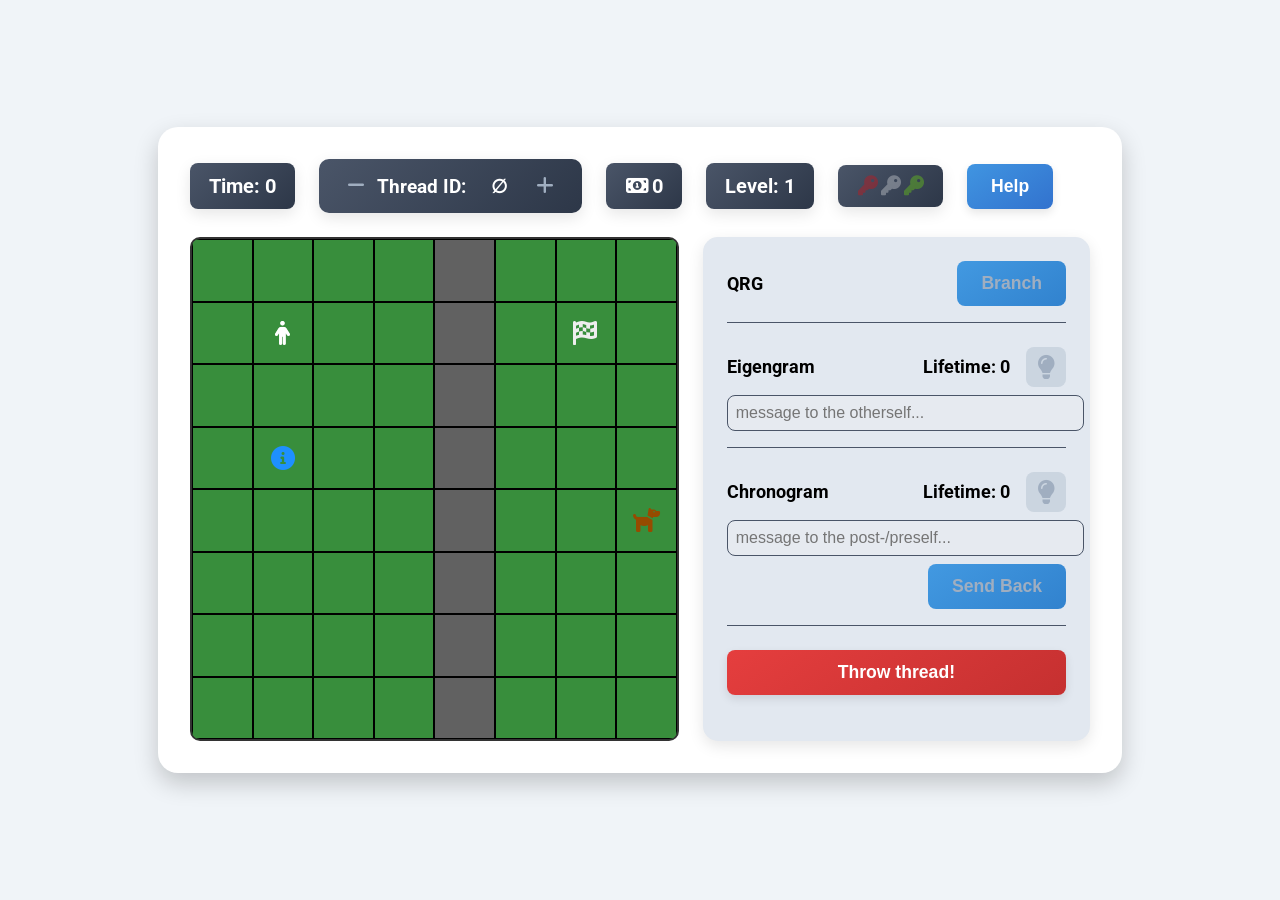
==== commit a19e5cae: "Implemented med-vac correlations and anti-correlations" ====
--- a/Budapest-2084.html
+++ b/Budapest-2084.html
@@ -1030,6 +1030,18 @@
                     d.deathTimer = DEATH_TIMER;
                     newState.deadDucks.push({ ...d });
                 }
+                if (newState.devicesOnBoard.med.some(m => m.x === d.x && m.y === d.y)) {
+                    m = newState.devicesOnBoard.med[newState.devicesOnBoard.med.findIndex(w => w.x === d.x && w.y === d.y)];
+                    if (Math.random()<m.prSide) {
+                        d.isT = 3;
+                        d.isInfected = true;
+                    }
+                    if (Math.random()<m.prEff) {
+                        d.isT = -1;
+                        d.isInfected = false;
+                    }
+                    newState.devicesOnBoard.med.splice(newState.devicesOnBoard.med.findIndex(w => w.x === d.x && w.y === d.y), 1);
+                }
                 if (d.isInfected) {
                     for(let dx=-1;dx!=1;dx++){for(let dy=-1;dy!=1;dy++){
                             if (Math.random()<.2) continue;
--- a/game.css
+++ b/game.css
@@ -413,7 +413,7 @@
 .door-b-open-icon { color: var(--door-b-color); opacity: 0.4; }
 .door-c-open-icon { color: var(--door-c-color); opacity: 0.4; }
 .desktop-icon { color: black; opacity: 0.8; }
-.tester-icon { color: black; opacity: 0.8; }
+.tester-icon { color: cyan; opacity: 0.8; }
 .flag-icon { color: var(--flag-color); }
 .money-icon { color: var(--money-color); }
 .vac-icon { color: var(--vac-color); }
@@ -422,7 +422,7 @@
 .key-a-icon { color: var(--key-a-color); }
 .key-b-icon { color: var(--key-b-color); }
 .key-c-icon { color: var(--key-c-color); }
-.info-icon { color: #3b82f6; }
+.info-icon { color: dodgerblue; }
 
 .device-panel {
     background-color: var(--secondary-color);
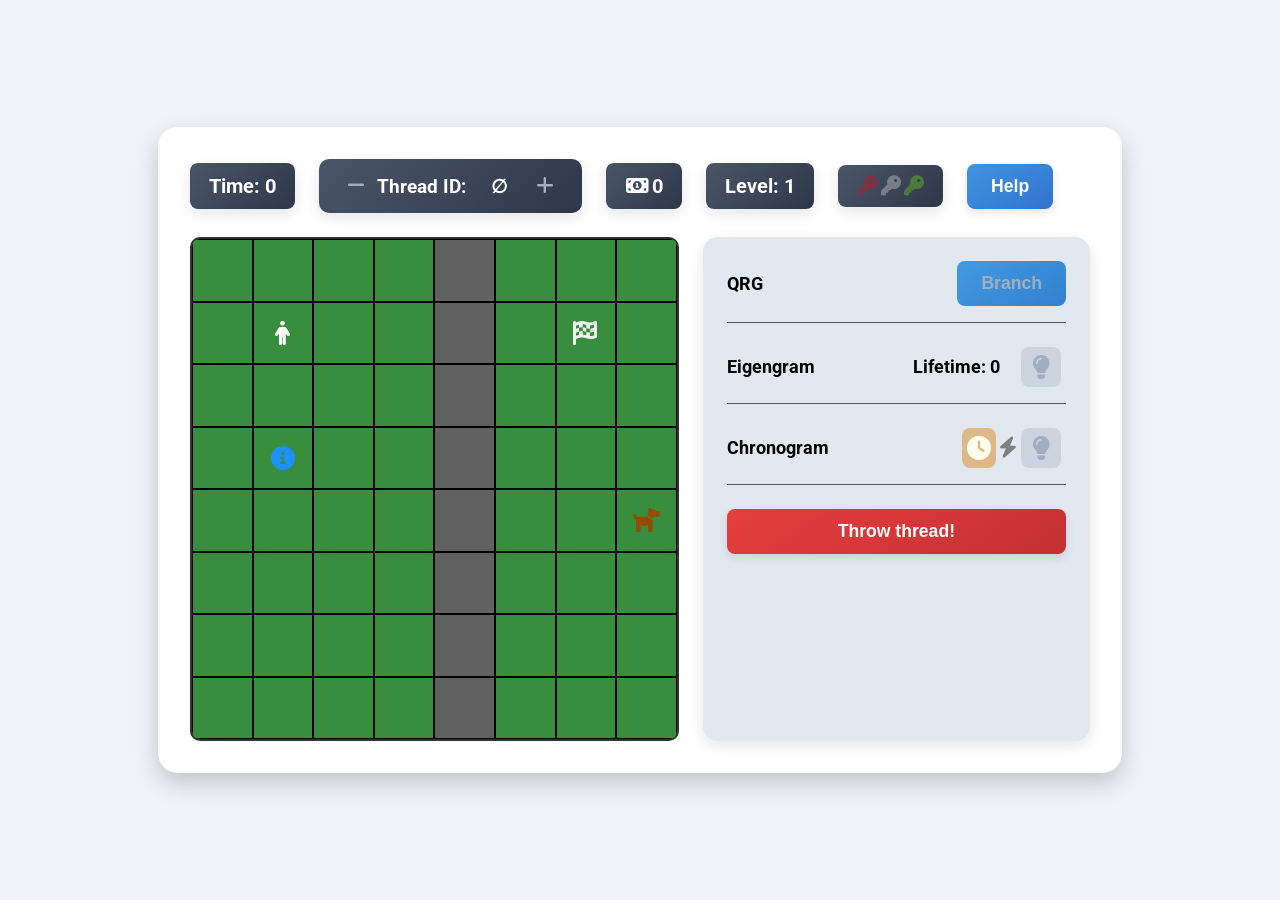
==== commit e170d03e: "Fix chronogram + update device-panel Also removed unnecessary multiversal text messages" ====
--- a/Budapest-2084.html
+++ b/Budapest-2084.html
@@ -45,22 +45,25 @@
                         </button>
                     </div>
                 </div>
-                <input id="eigengram-message-panel" class="text-input" placeholder="message to the otherself..." disabled />
             </div>
             
             <div class="device-section">
                 <div class="device-header">
                     <span id="chronogram-label">Chronogram</span>
                     <div class="device-controls">
-                        <span>Lifetime: <span id="chronogram-lifetime">0</span></span>
-                        <button id="chronogram-on-btn" class="device-icon-btn" disabled>
-                            <i id="chronogram-icon" class="fas fa-lightbulb"></i>
-                        </button>
+                        <!-- <span id="chronogram-lifetime">0</span> -->
+                        <div id="chronogram-button-group">
+                            <button id="send-back-btn" class="device-icon-btn" disabled style="border: 1.2em; background: burlywood;
+  color: ivory;">
+                                <i id="chronogram-icon" class="fas fa-clock" style="padding: .2em;"></i>
+                            </button>
+                            <span id="chronogram-bolt-icon" style="display: block; align-content: center;"><i class="fas fa-bolt" style="font-size: 1.2em; color: gray;"></i></span>
+                            <span id="chronogram-lifetime" style="display: block; align-content: center; font-size: 1.2em;"></span>
+                            <button id="chronogram-on-btn" class="device-icon-btn" disabled>
+                                <i id="chronogram-icon" class="fas fa-lightbulb"></i>
+                            </button>
+                        </div>
                     </div>
-                </div>
-                <input id="chronogram-message-panel" class="text-input" placeholder="message to the post-/preself..." disabled />
-                <div id="chronogram-button-group">
-                    <button id="send-back-btn" disabled>Send Back</button>
                 </div>
             </div>
             
@@ -249,12 +252,11 @@
         const eigengramOnBtn = document.getElementById('eigengram-on-btn');
         const eigengramIcon = document.getElementById('eigengram-icon');
         const eigengramLifetimeDisplay = document.getElementById('eigengram-lifetime');
-        const eigengramMessagePanel = document.getElementById('eigengram-message-panel');
 
         const chronogramOnBtn = document.getElementById('chronogram-on-btn');
         const chronogramIcon = document.getElementById('chronogram-icon');
         const chronogramLifetimeDisplay = document.getElementById('chronogram-lifetime');
-        const chronogramMessagePanel = document.getElementById('chronogram-message-panel');
+        const chronogramBoltIcon = document.getElementById('chronogram-bolt-icon');
         const sendBackBtn = document.getElementById('send-back-btn');
 
         const defuseModal = document.getElementById('defuse-modal');
@@ -352,8 +354,6 @@
         let threadIds = [];
         let currentThreadIndex = 0;
         let threadHistory = {};
-        let eigengramMessages = {};
-        let chronogramMessages = {};
         let eigengramSourceThreadId = null;
         let isGameOver = false;
         let playerDesiredMove = null;
@@ -847,27 +847,14 @@
             nextThreadBtn.disabled = getLivingThreads().length <= 1;
         }
 
-        function getEigengramMessageForDisplay() {
-            let checkId = threadIds[currentThreadIndex];
-            if (eigengramSourceThreadId === '') return eigengramMessages[''] || '';
-            while (checkId) {
-                if (eigengramMessages[checkId] !== undefined) return eigengramMessages[checkId];
-                checkId = checkId.slice(0, -1);
-            }
-            return '';
-        }
-
         function updateDevicePanel(currentState) {
             qrgLabel.textContent = `QRG${currentState.inventory.R > 0 ? ` x ${currentState.inventory.R}` : ''}`;
             randomGeneratorBtn.disabled = currentState.inventory.R === 0;
 
             eigengramLabel.textContent = `Eigengram${currentState.inventory.E > 0 ? ` x ${currentState.inventory.E}` : ''}`;
             eigengramLifetimeDisplay.textContent = currentState.eigengram.isOn ? currentState.eigengram.lifetime : (currentState.inventory.E > 0 ? STARTING_LIFETIME : 0);
-            eigengramIcon.className = `fas ${currentState.eigengram.isOn ? 'fa-bolt' : 'fa-lightbulb'}`;
             eigengramOnBtn.classList.toggle('active', currentState.eigengram.isOn);
             eigengramOnBtn.disabled = currentState.inventory.E === 0 || currentState.eigengram.isOn || isGameOver;
-            eigengramMessagePanel.disabled = !currentState.eigengram.isOn || isGameOver;
-            eigengramMessagePanel.value = currentState.eigengram.isOn ? (eigengramMessages[threadIds[currentThreadIndex]] || '') : getEigengramMessageForDisplay();
             //alert(currentState.inventory.keyA);//TODO
             for(let i=0;i!=getLivingThreads().length;i++) {
                 w = getLivingThreads()[i];
@@ -888,13 +875,11 @@
             
 
             chronogramLabel.textContent = `Chronogram${currentState.inventory.T > 0 ? ` x ${currentState.inventory.T}` : ''}`;
-            chronogramLifetimeDisplay.textContent = currentState.chronogram.isOn ? currentState.chronogram.lifetime : (currentState.inventory.T > 0 ? STARTING_LIFETIME : 0);
-            chronogramIcon.className = `fas ${currentState.chronogram.isOn ? 'fa-bolt' : 'fa-lightbulb'}`;
+            chronogramLifetimeDisplay.textContent = currentState.chronogram.isOn ? currentState.chronogram.lifetime : (currentState.inventory.T > 0 ? STARTING_LIFETIME : "");
+            chronogramBoltIcon.style.display = (currentState.inventory.T > 0 || currentState.chronogram.isOn) ? "none" : "block";
             chronogramOnBtn.classList.toggle('active', currentState.chronogram.isOn);
             chronogramOnBtn.disabled = currentState.inventory.T === 0 || currentState.chronogram.isOn || isGameOver;
-            chronogramMessagePanel.disabled = !currentState.chronogram.isOn || isGameOver;
             sendBackBtn.disabled = isGameOver || !currentState.chronogram.isOn || currentState.chronogram.lifetime <= 0;
-            chronogramMessagePanel.value = chronogramMessages[threadIds[currentThreadIndex]] || '';
             
             throwThreadBtn.disabled = false;
         }
@@ -1504,10 +1489,6 @@
                 parentState.inventory.R--;
                 threadHistory[newId0] = {status: 'alive', history: [deepClone(parentState)]};
                 threadHistory[newId1] = {status: 'alive', history: [deepClone(parentState)]};
-                eigengramMessages[newId0] = getEigengramMessageForDisplay() || '';
-                eigengramMessages[newId1] = getEigengramMessageForDisplay() || '';
-                chronogramMessages[newId0] = chronogramMessages[currentThreadId] || '';
-                chronogramMessages[newId1] = chronogramMessages[currentThreadId] || '';
                 
                 const newThreadIds = threadIds.filter(id => id !== currentThreadId);
                 newThreadIds.push(newId0, newId1);
@@ -1534,20 +1515,6 @@
             }
         });
 
-        eigengramMessagePanel.addEventListener('input', (e) => {
-            if (isGameOver) return;
-            const message = e.target.value;
-            const currentThreadId = threadIds[currentThreadIndex];
-            if (threadHistory[currentThreadId].history.slice(-1)[0].eigengram.isOn) {
-                if (eigengramSourceThreadId === '') {
-                    threadIds.forEach(id => eigengramMessages[id] = message);
-                } else {
-                    eigengramMessages[currentThreadId] = message;
-                }
-                drawGrid();
-            }
-        });
-
         chronogramOnBtn.addEventListener('click', () => {
             if (isGameOver) return;
             const currentThreadId = threadIds[currentThreadIndex];
@@ -1563,36 +1530,26 @@
             }
         });
 
-        chronogramMessagePanel.addEventListener('input', (e) => {
-            if (isGameOver) return;
-            chronogramMessages[threadIds[currentThreadIndex]] = e.target.value;
-        });
-
         sendBackBtn.addEventListener('click', () => {
             if (isGameOver) return;
             const currentThreadId = threadIds[currentThreadIndex];
             const currentState = threadHistory[currentThreadId].history.slice(-1)[0];
             if (currentState.chronogram.isOn && currentState.chronogram.lifetime > 0) {
                 const { savedState } = currentState.chronogram;
-                const messageToSend = chronogramMessagePanel.value;
                 const newPresentId = currentThreadId + '0', newPastId = currentThreadId + '1';
                 
                 const newPresentHistory = deepClone(threadHistory[currentThreadId].history);
                 const newPresentState = newPresentHistory.slice(-1)[0];
-                newPresentState.chronogram.savedState = null;
+                newPresentState.chronogram = { isOn: false, lifetime: 0, savedState: null };
                 threadHistory[newPresentId] = {status: 'alive', history: newPresentHistory};
-                eigengramMessages[newPresentId] = getEigengramMessageForDisplay() || '';
-                chronogramMessages[newPresentId] = chronogramMessages[currentThreadId] || '';
                 
                 const pastState = deepClone(savedState);
-                pastState.chronogram = { isOn: true, lifetime: STARTING_LIFETIME, savedState: null };
-                pastState.inventory.T ++;
+                pastState.chronogram = { isOn: false, lifetime: 0, savedState: null };
+                //pastState.inventory.T ++;
                 pastState.inventory.keyA ||= threadHistory[currentThreadId]["history"][threadHistory[currentThreadId]["history"].length-1]["inventory"]["keyA"];
                 pastState.inventory.keyB ||= threadHistory[currentThreadId]["history"][threadHistory[currentThreadId]["history"].length-1]["inventory"]["keyB"];
                 pastState.inventory.keyC ||= threadHistory[currentThreadId]["history"][threadHistory[currentThreadId]["history"].length-1]["inventory"]["keyC"];
-                chronogramMessages[newPastId] = messageToSend;
                 threadHistory[newPastId] = {status: 'alive', history: [pastState]};
-                eigengramMessages[newPastId] = getEigengramMessageForDisplay() || '';
 
                 const newThreadIds = threadIds.filter(id => id !== currentThreadId);
                 newThreadIds.push(newPresentId, newPastId);
--- a/game.css
+++ b/game.css
@@ -479,6 +479,7 @@
     background-color: var(--black-bg-btn);
     color: #a0aec0;
     cursor: not-allowed;
+    margin-inline: 0.2em;
 }
 
 .device-icon-btn:not(:disabled) {
